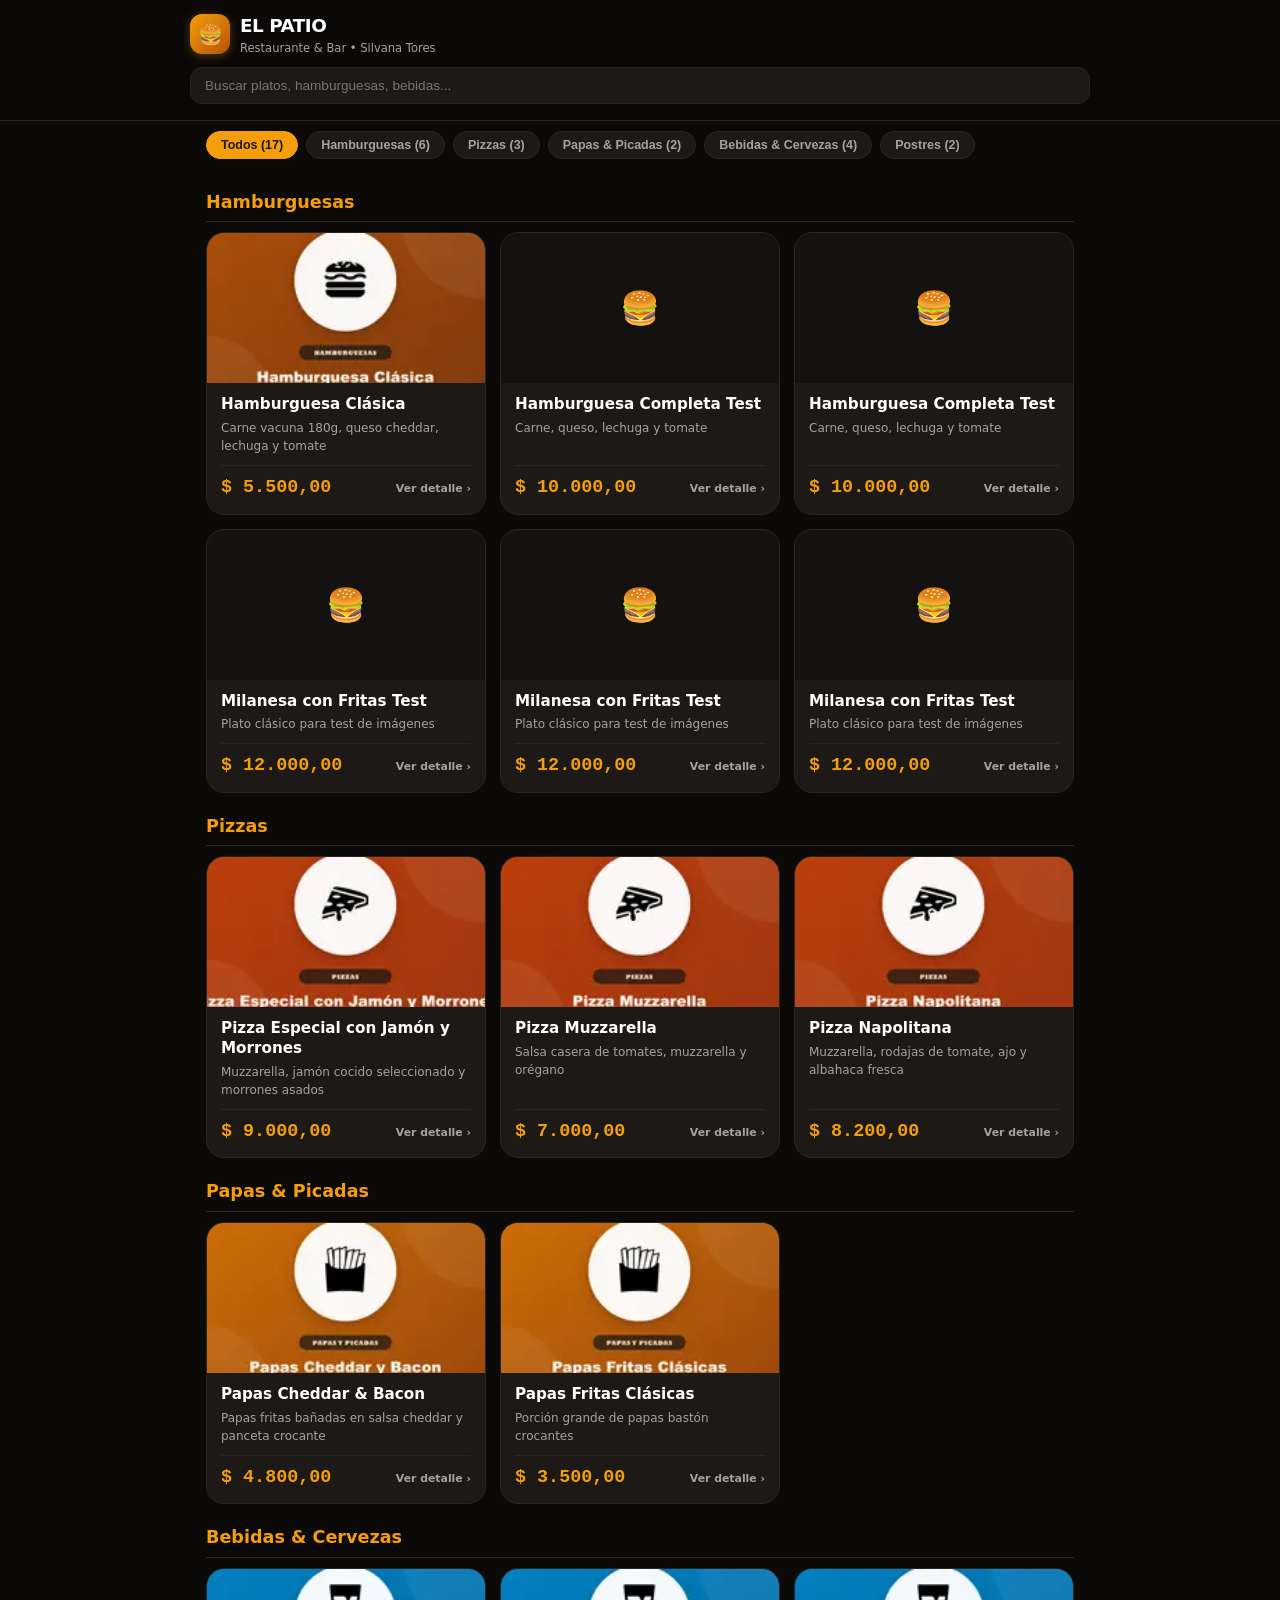
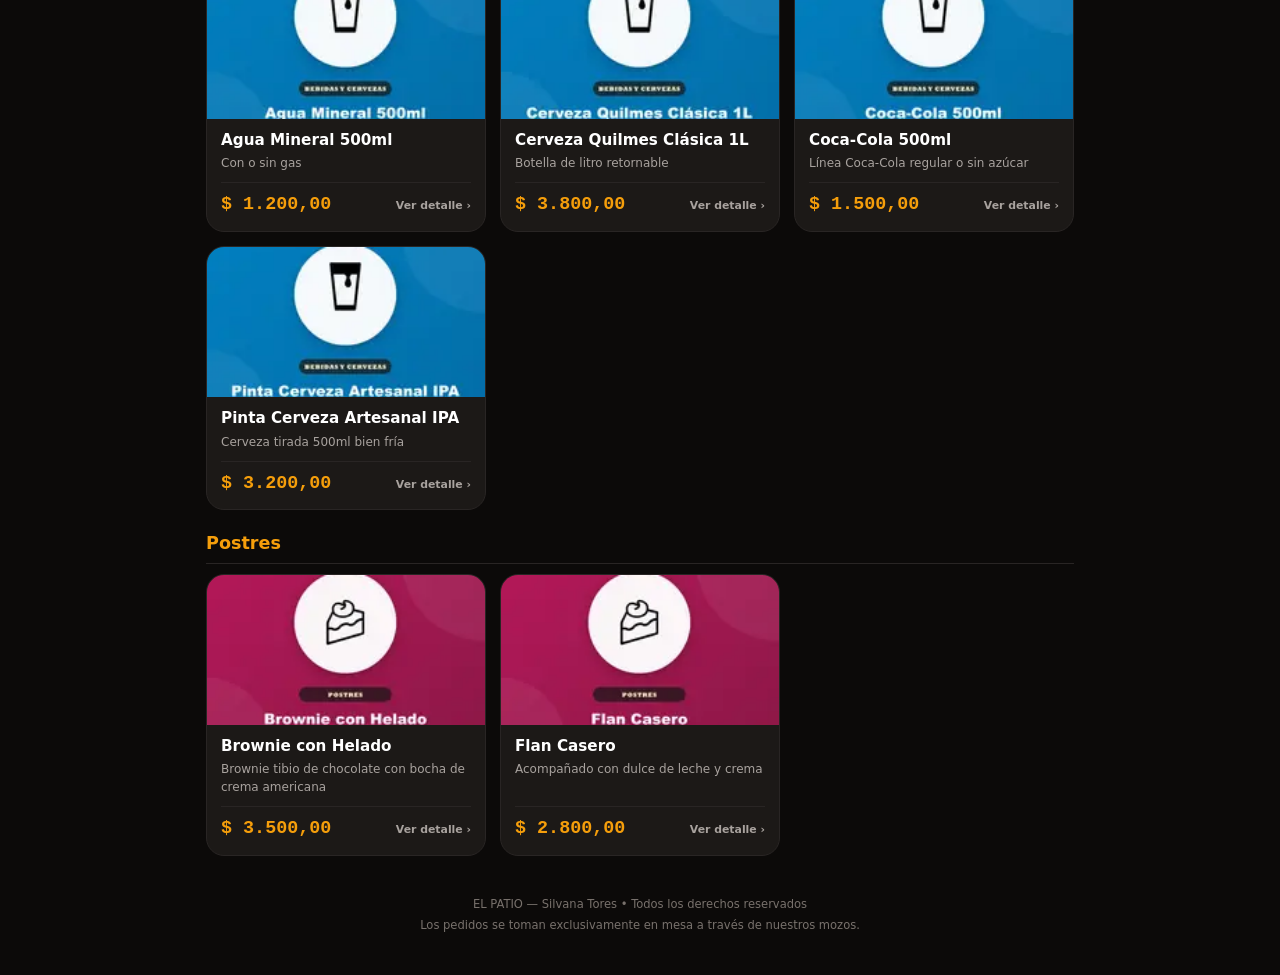
==== index.html @ 1a495fc7 "Publicar Carta Digital completa — 21/9/2026, 05:18:02" ====
<!DOCTYPE html>
<html lang="es">
<head>
  <meta charset="UTF-8">
  <meta name="viewport" content="width=device-width, initial-scale=1.0, maximum-scale=1.0, user-scalable=no">
  <title>EL PATIO — Carta Digital</title>
  <meta name="description" content="Carta oficial de comidas y bebidas de El Patio - Silvana Tores">

  <!-- Configuración de base path dinámica para GitHub Pages y entornos locales -->
  <script>
    (function() {
      // Si estamos en github.io bajo un subdirectorio como /el-patio-carta/
      if (window.location.hostname.endsWith('github.io')) {
        const segments = window.location.pathname.split('/').filter(Boolean);
        const repoName = segments.length > 0 ? segments[0] : 'el-patio-carta';
        const base = document.createElement('base');
        base.href = '/' + repoName + '/';
        document.head.appendChild(base);
      }
    })();
  </script>

  <!-- Hoja de estilos con ruta relativa -->
  <link rel="stylesheet" href="assets/styles.css">
</head>
<body>

  <header>
    <div class="header-top">
      <div class="brand">
        <div class="brand-icon">🍔</div>
        <div class="brand-info">
          <h1>EL PATIO</h1>
          <p>Restaurante & Bar • Silvana Tores</p>
        </div>
      </div>
      <div id="mesaBadge" style="display: none;" class="badge-mesa">
        Mesa <span id="mesaNum"></span>
      </div>
    </div>

    <div class="search-box">
      <input type="text" id="searchInput" placeholder="Buscar platos, hamburguesas, bebidas..." autocomplete="off">
    </div>
  </header>

  <div class="categories-bar" id="categoriesBar">
    <button class="cat-btn active" data-cat="ALL">Todos</button>
  </div>

  <main>
    <div id="loading" class="loading-spinner">Cargando carta oficial...</div>
    <div id="menuContainer" style="display: none;"></div>
  </main>

  <footer>
    <p>EL PATIO — Silvana Tores • Todos los derechos reservados</p>
    <p style="margin-top: 4px;">Los pedidos se toman exclusivamente en mesa a través de nuestros mozos.</p>
  </footer>

  <!-- Modal Detalle de Producto -->
  <div class="modal-backdrop" id="productModal" onclick="closeModal()">
    <div class="modal-content" onclick="event.stopPropagation()">
      <div class="modal-img-box">
        <img id="modalImg" src="" alt="" style="display: none;">
        <div id="modalImgFallback" class="card-img-placeholder">🍔</div>
        <button class="modal-close" onclick="closeModal()" aria-label="Cerrar">✕</button>
      </div>
      <div class="modal-body">
        <h2 class="modal-title" id="modalTitle"></h2>
        <div class="modal-price" id="modalPrice"></div>
        <p class="modal-desc" id="modalDesc"></p>
        <div class="modal-notice">
          ℹ️ Para ordenar este producto, por favor solicítelo al mozo que atiende su mesa.
        </div>
      </div>
    </div>
  </div>

  <!-- Script modularizado con ruta relativa -->
  <script src="assets/app.js" defer></script>
</body>
</html>
---- assets/styles.css ----
:root {
  --bg: #0c0a09;
  --card-bg: #1c1917;
  --card-border: #292524;
  --accent: #f59e0b;
  --accent-hover: #d97706;
  --text: #fafaf9;
  --text-muted: #a8a29e;
  --font-family: system-ui, -apple-system, BlinkMacSystemFont, 'Segoe UI', Roboto, Oxygen, Ubuntu, Cantarell, sans-serif;
}

* {
  box-sizing: border-box;
  margin: 0;
  padding: 0;
  -webkit-tap-highlight-color: transparent;
}

body {
  background-color: var(--bg);
  color: var(--text);
  font-family: var(--font-family);
  line-height: 1.5;
  padding-bottom: 40px;
}

header {
  background: rgba(12, 10, 9, 0.95);
  backdrop-filter: blur(8px);
  position: sticky;
  top: 0;
  z-index: 50;
  border-bottom: 1px solid var(--card-border);
  padding: 12px 16px;
}

.header-top {
  display: flex;
  align-items: center;
  justify-content: space-between;
  max-width: 900px;
  margin: 0 auto;
}

.brand {
  display: flex;
  align-items: center;
  gap: 10px;
}

.brand-icon {
  width: 40px;
  height: 40px;
  border-radius: 12px;
  background: linear-gradient(135deg, #f59e0b, #b45309);
  display: flex;
  align-items: center;
  justify-content: center;
  font-size: 20px;
  box-shadow: 0 2px 8px rgba(245, 158, 11, 0.3);
}

.brand-info h1 {
  font-size: 1.15rem;
  font-weight: 900;
  letter-spacing: -0.5px;
  color: #fff;
  display: flex;
  align-items: center;
  gap: 6px;
}

.brand-info p {
  font-size: 0.72rem;
  color: var(--text-muted);
  font-weight: 500;
}

.badge-mesa {
  background: #f59e0b;
  color: #1c1917;
  font-size: 0.75rem;
  font-weight: 900;
  padding: 4px 10px;
  border-radius: 999px;
  text-transform: uppercase;
  letter-spacing: 0.5px;
  box-shadow: 0 2px 6px rgba(245, 158, 11, 0.4);
}

.search-box {
  max-width: 900px;
  margin: 10px auto 4px auto;
  position: relative;
}

.search-box input {
  width: 100%;
  background: #1c1917;
  border: 1px solid #292524;
  border-radius: 12px;
  padding: 10px 14px;
  color: #fff;
  font-size: 0.85rem;
  outline: none;
  transition: border-color 0.2s;
}

.search-box input:focus {
  border-color: var(--accent);
}

.categories-bar {
  display: flex;
  gap: 8px;
  overflow-x: auto;
  padding: 10px 16px;
  max-width: 900px;
  margin: 0 auto;
  scrollbar-width: none;
}

.categories-bar::-webkit-scrollbar {
  display: none;
}

.cat-btn {
  background: #1c1917;
  border: 1px solid #292524;
  color: var(--text-muted);
  padding: 6px 14px;
  border-radius: 999px;
  font-size: 0.78rem;
  font-weight: 700;
  white-space: nowrap;
  cursor: pointer;
  transition: all 0.2s;
}

.cat-btn.active {
  background: var(--accent);
  color: #1c1917;
  border-color: var(--accent);
}

main {
  max-width: 900px;
  margin: 16px auto;
  padding: 0 16px;
}

.section-title {
  font-size: 1.1rem;
  font-weight: 900;
  color: var(--accent);
  margin: 20px 0 10px 0;
  border-bottom: 1px solid #292524;
  padding-bottom: 6px;
}

.products-grid {
  display: grid;
  grid-template-columns: repeat(auto-fill, minmax(260px, 1fr));
  gap: 14px;
}

.card {
  background: var(--card-bg);
  border: 1px solid var(--card-border);
  border-radius: 18px;
  overflow: hidden;
  display: flex;
  flex-direction: column;
  cursor: pointer;
  transition: transform 0.15s, border-color 0.15s;
}

.card:hover {
  border-color: rgba(245, 158, 11, 0.4);
}

.card:active {
  transform: scale(0.98);
}

.card-img-box {
  width: 100%;
  height: 150px;
  background: #141210;
  overflow: hidden;
  position: relative;
}

.card-img {
  width: 100%;
  height: 100%;
  object-fit: cover;
  transition: opacity 0.2s ease-in;
}

.card-img-placeholder {
  width: 100%;
  height: 100%;
  display: flex;
  align-items: center;
  justify-content: center;
  color: #44403c;
  font-size: 32px;
}

.card-body {
  padding: 12px 14px;
  flex: 1;
  display: flex;
  flex-direction: column;
  justify-content: space-between;
}

.card-title {
  font-size: 0.95rem;
  font-weight: 800;
  color: #fff;
  line-height: 1.3;
}

.card-desc {
  font-size: 0.75rem;
  color: var(--text-muted);
  margin-top: 4px;
  display: -webkit-box;
  -webkit-line-clamp: 2;
  -webkit-box-orient: vertical;
  overflow: hidden;
}

.card-footer {
  display: flex;
  align-items: baseline;
  justify-content: space-between;
  margin-top: 10px;
  padding-top: 8px;
  border-top: 1px solid #292524;
}

.card-price {
  font-size: 1.15rem;
  font-weight: 900;
  color: #f59e0b;
  font-family: monospace;
}

.card-badge {
  font-size: 0.68rem;
  color: var(--text-muted);
  font-weight: 600;
}

/* Modal Detalle */
.modal-backdrop {
  display: none;
  position: fixed;
  inset: 0;
  background: rgba(0, 0, 0, 0.8);
  backdrop-filter: blur(4px);
  z-index: 100;
  align-items: center;
  justify-content: center;
  padding: 16px;
}

.modal-backdrop.open {
  display: flex;
}

.modal-content {
  background: #1c1917;
  border: 1px solid #3b3531;
  border-radius: 24px;
  max-width: 440px;
  width: 100%;
  overflow: hidden;
  box-shadow: 0 20px 40px rgba(0,0,0,0.6);
  animation: popUp 0.2s ease-out;
}

@keyframes popUp {
  from { transform: scale(0.92); opacity: 0; }
  to { transform: scale(1); opacity: 1; }
}

.modal-img-box {
  width: 100%;
  height: 220px;
  background: #141210;
  position: relative;
}

.modal-img-box img {
  width: 100%;
  height: 100%;
  object-fit: cover;
}

.modal-close {
  position: absolute;
  top: 12px;
  right: 12px;
  width: 32px;
  height: 32px;
  border-radius: 50%;
  background: rgba(0,0,0,0.6);
  border: none;
  color: #fff;
  font-size: 18px;
  cursor: pointer;
  display: flex;
  align-items: center;
  justify-content: center;
}

.modal-body {
  padding: 18px 20px;
}

.modal-title {
  font-size: 1.25rem;
  font-weight: 900;
  color: #fff;
}

.modal-price {
  font-size: 1.4rem;
  font-weight: 900;
  color: var(--accent);
  margin-top: 4px;
  font-family: monospace;
}

.modal-desc {
  font-size: 0.85rem;
  color: #d6d3d1;
  margin-top: 12px;
  line-height: 1.6;
}

.modal-notice {
  margin-top: 16px;
  background: #292524;
  border-radius: 12px;
  padding: 10px 12px;
  font-size: 0.75rem;
  color: var(--accent);
  font-weight: 600;
}

.loading-spinner {
  text-align: center;
  padding: 60px 20px;
  color: var(--accent);
  font-weight: 700;
}

.empty-state {
  text-align: center;
  padding: 40px 20px;
  color: var(--text-muted);
}

footer {
  text-align: center;
  font-size: 0.72rem;
  color: #78716c;
  margin-top: 40px;
}
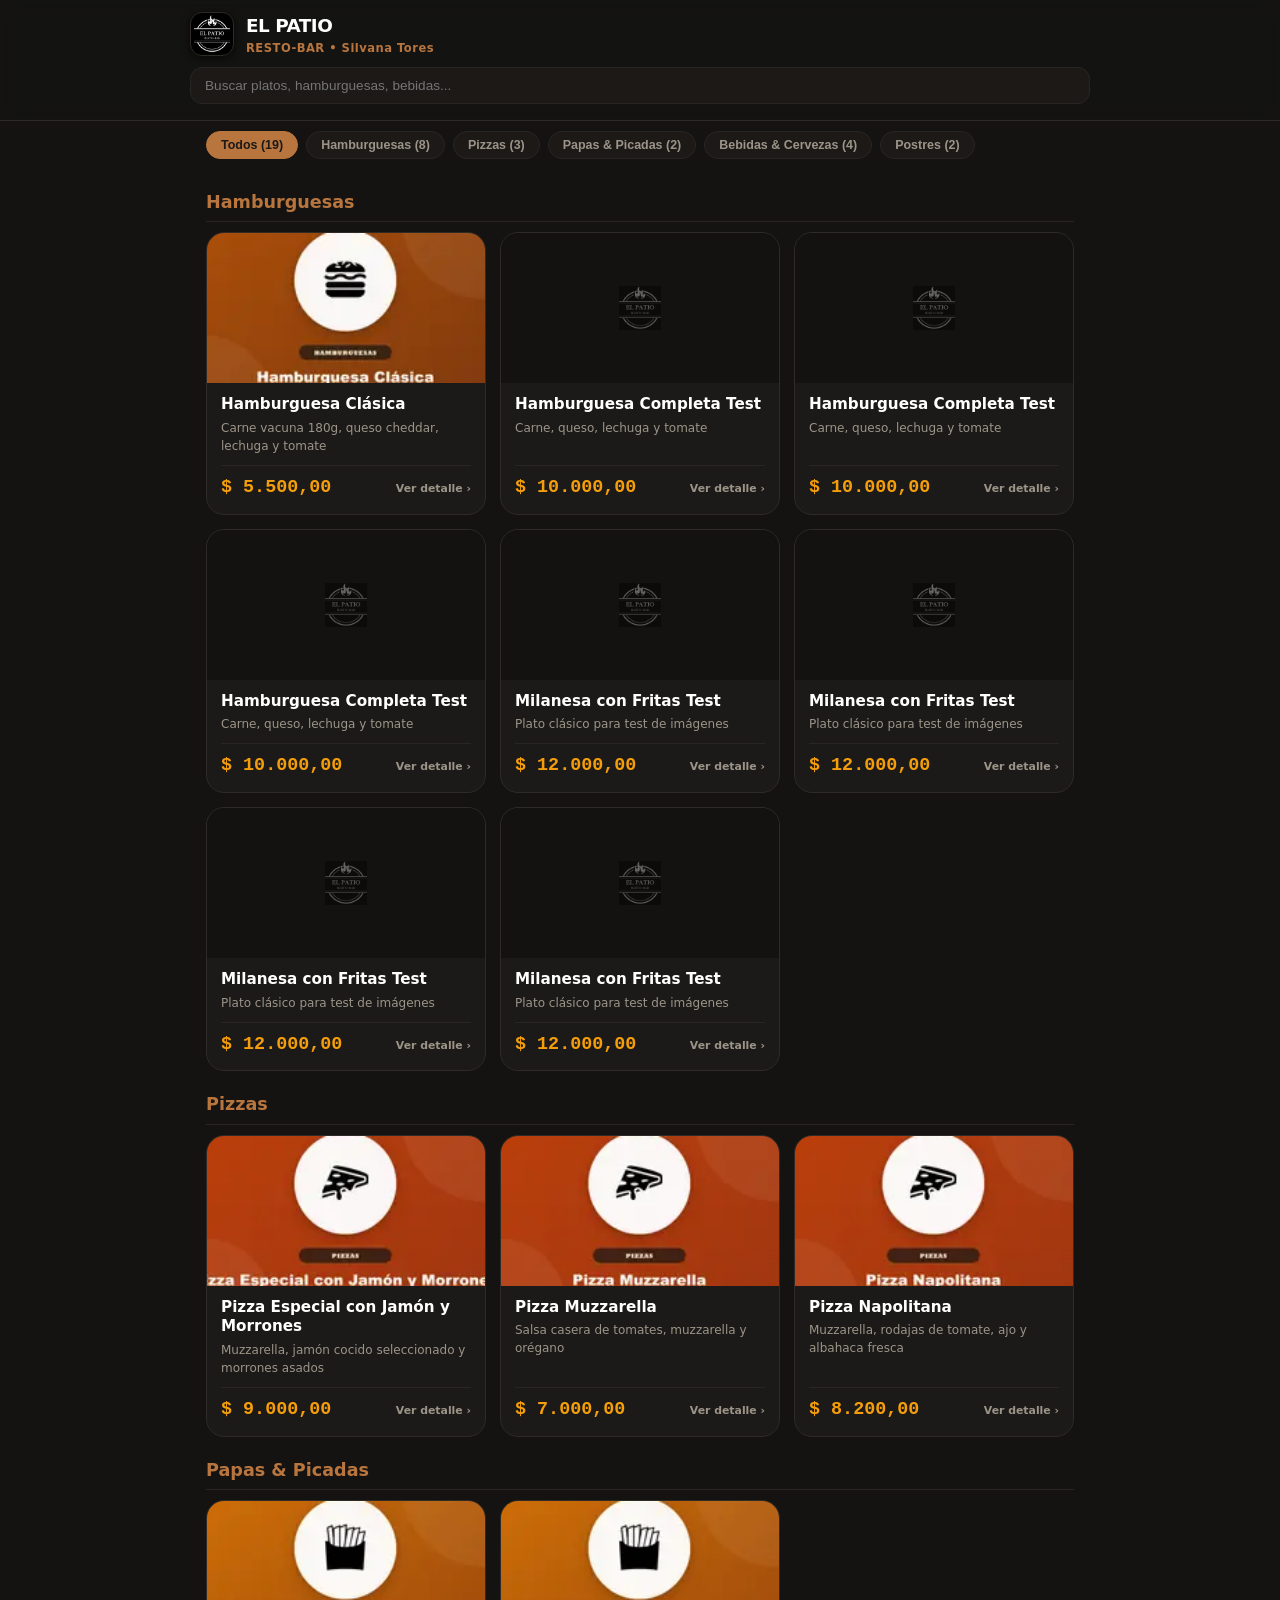
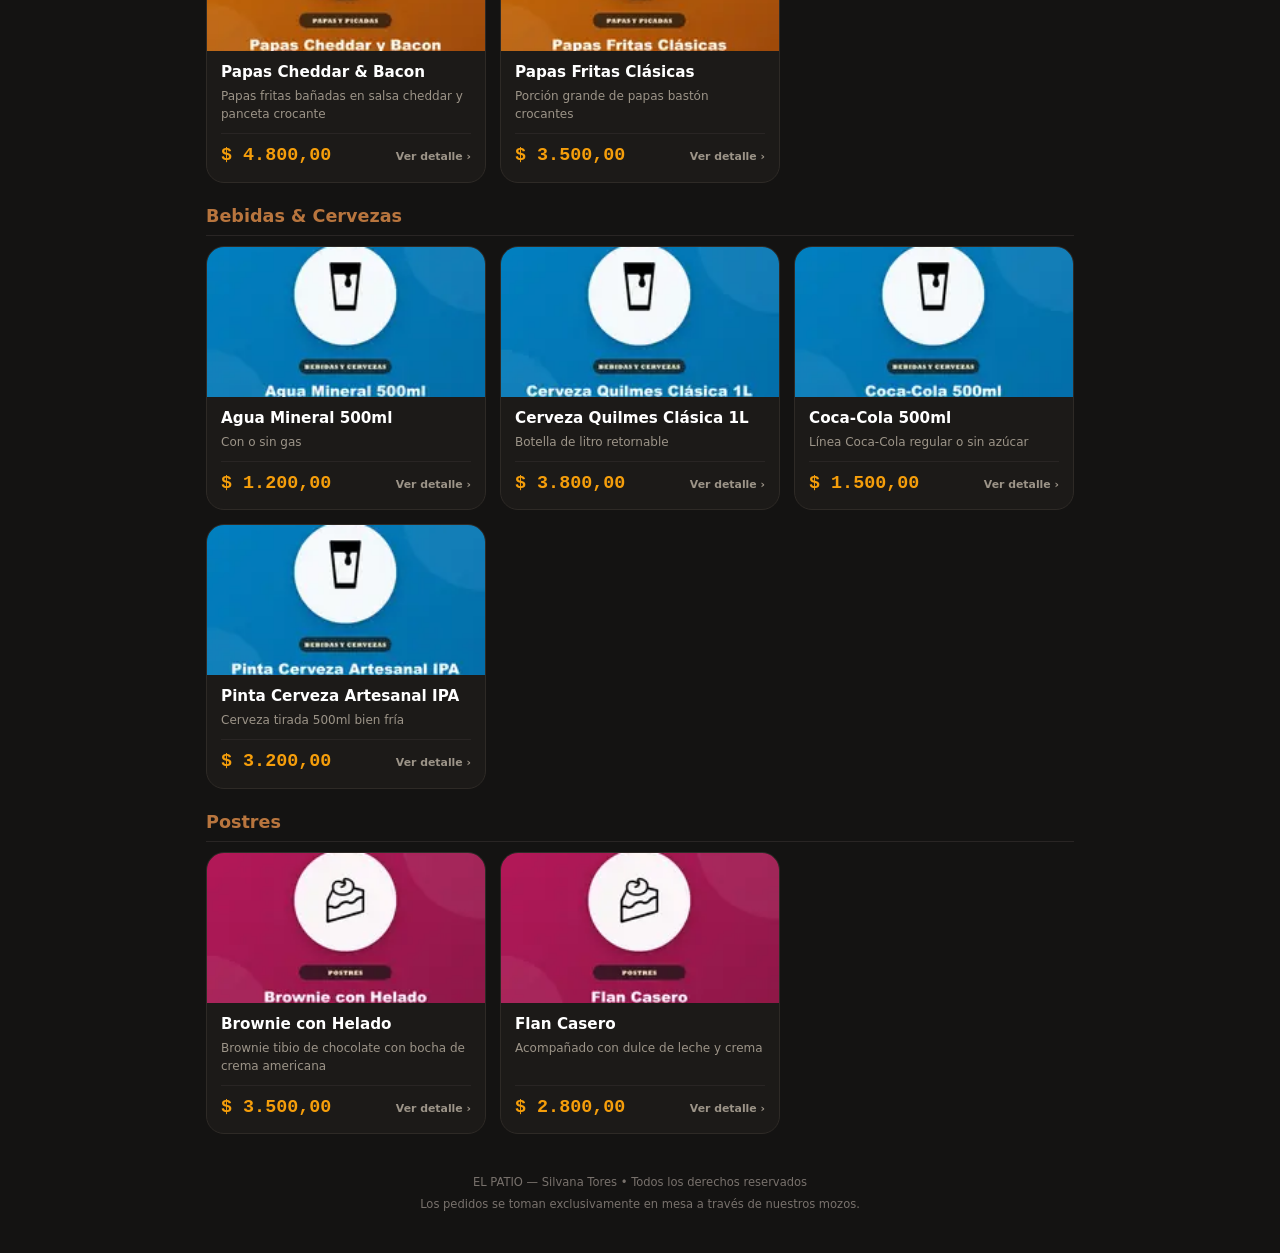
==== commit f1b4079a: "Publicar Carta Digital completa — 21/9/2026, 06:06:43" ====
--- a/index.html
+++ b/index.html
@@ -28,10 +28,12 @@
   <header>
     <div class="header-top">
       <div class="brand">
-        <div class="brand-icon">🍔</div>
+        <div class="brand-icon">
+          <img src="assets/logo.jpeg" alt="El Patio Resto-Bar" class="brand-logo-img">
+        </div>
         <div class="brand-info">
           <h1>EL PATIO</h1>
-          <p>Restaurante & Bar • Silvana Tores</p>
+          <p>RESTO-BAR • Silvana Tores</p>
         </div>
       </div>
       <div id="mesaBadge" style="display: none;" class="badge-mesa">
@@ -63,7 +65,9 @@
     <div class="modal-content" onclick="event.stopPropagation()">
       <div class="modal-img-box">
         <img id="modalImg" src="" alt="" style="display: none;">
-        <div id="modalImgFallback" class="card-img-placeholder">🍔</div>
+        <div id="modalImgFallback" class="card-img-placeholder">
+          <img src="assets/logo.jpeg" alt="El Patio Resto-Bar" style="width:64px; height:64px; object-fit:contain; opacity:0.45;">
+        </div>
         <button class="modal-close" onclick="closeModal()" aria-label="Cerrar">✕</button>
       </div>
       <div class="modal-body">
--- a/assets/styles.css
+++ b/assets/styles.css
@@ -1,11 +1,11 @@
 :root {
-  --bg: #0c0a09;
-  --card-bg: #1c1917;
-  --card-border: #292524;
-  --accent: #f59e0b;
-  --accent-hover: #d97706;
-  --text: #fafaf9;
-  --text-muted: #a8a29e;
+  --bg: #141312;
+  --card-bg: #1c1a18;
+  --card-border: #2e2a26;
+  --accent: #b8753e; /* Marrón dorado / cobre cálido */
+  --accent-hover: #8a5435; /* Terracota cálido */
+  --text: #f7f6f4; /* Blanco cálido */
+  --text-muted: #9c9488;
   --font-family: system-ui, -apple-system, BlinkMacSystemFont, 'Segoe UI', Roboto, Oxygen, Ubuntu, Cantarell, sans-serif;
 }
 
@@ -25,7 +25,7 @@
 }
 
 header {
-  background: rgba(12, 10, 9, 0.95);
+  background: rgba(20, 19, 18, 0.95);
   backdrop-filter: blur(8px);
   position: sticky;
   top: 0;
@@ -45,19 +45,28 @@
 .brand {
   display: flex;
   align-items: center;
-  gap: 10px;
+  gap: 12px;
 }
 
 .brand-icon {
-  width: 40px;
-  height: 40px;
+  width: 44px;
+  height: 44px;
   border-radius: 12px;
-  background: linear-gradient(135deg, #f59e0b, #b45309);
+  background: #000000;
   display: flex;
   align-items: center;
   justify-content: center;
-  font-size: 20px;
-  box-shadow: 0 2px 8px rgba(245, 158, 11, 0.3);
+  overflow: hidden;
+  border: 1px solid #2e2a26;
+  box-shadow: 0 2px 8px rgba(0, 0, 0, 0.5);
+  padding: 2px;
+  flex-shrink: 0;
+}
+
+.brand-logo-img {
+  width: 100%;
+  height: 100%;
+  object-fit: contain;
 }
 
 .brand-info h1 {
@@ -72,20 +81,21 @@
 
 .brand-info p {
   font-size: 0.72rem;
-  color: var(--text-muted);
-  font-weight: 500;
+  color: var(--accent);
+  font-weight: 800;
+  letter-spacing: 0.5px;
 }
 
 .badge-mesa {
-  background: #f59e0b;
-  color: #1c1917;
+  background: var(--accent);
+  color: #141312;
   font-size: 0.75rem;
   font-weight: 900;
   padding: 4px 10px;
   border-radius: 999px;
   text-transform: uppercase;
   letter-spacing: 0.5px;
-  box-shadow: 0 2px 6px rgba(245, 158, 11, 0.4);
+  box-shadow: 0 2px 6px rgba(184, 117, 62, 0.35);
 }
 
 .search-box {
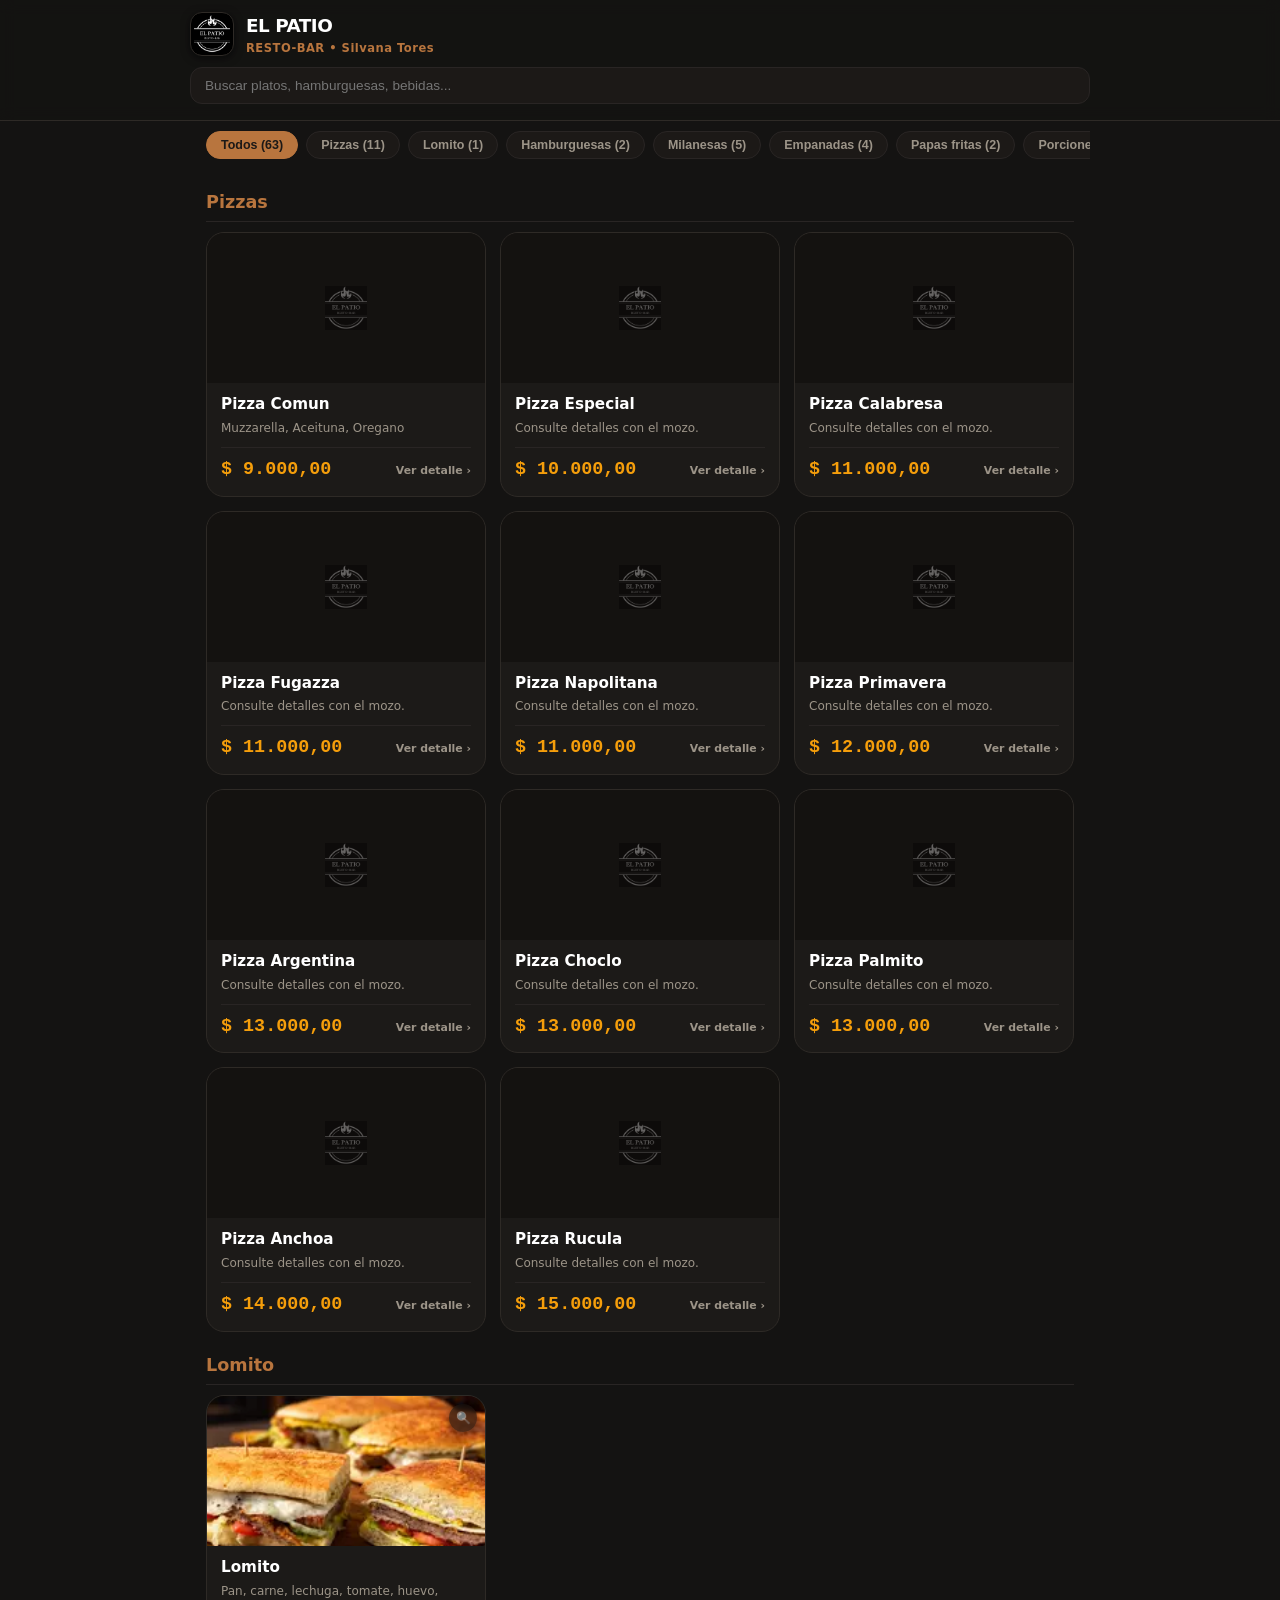
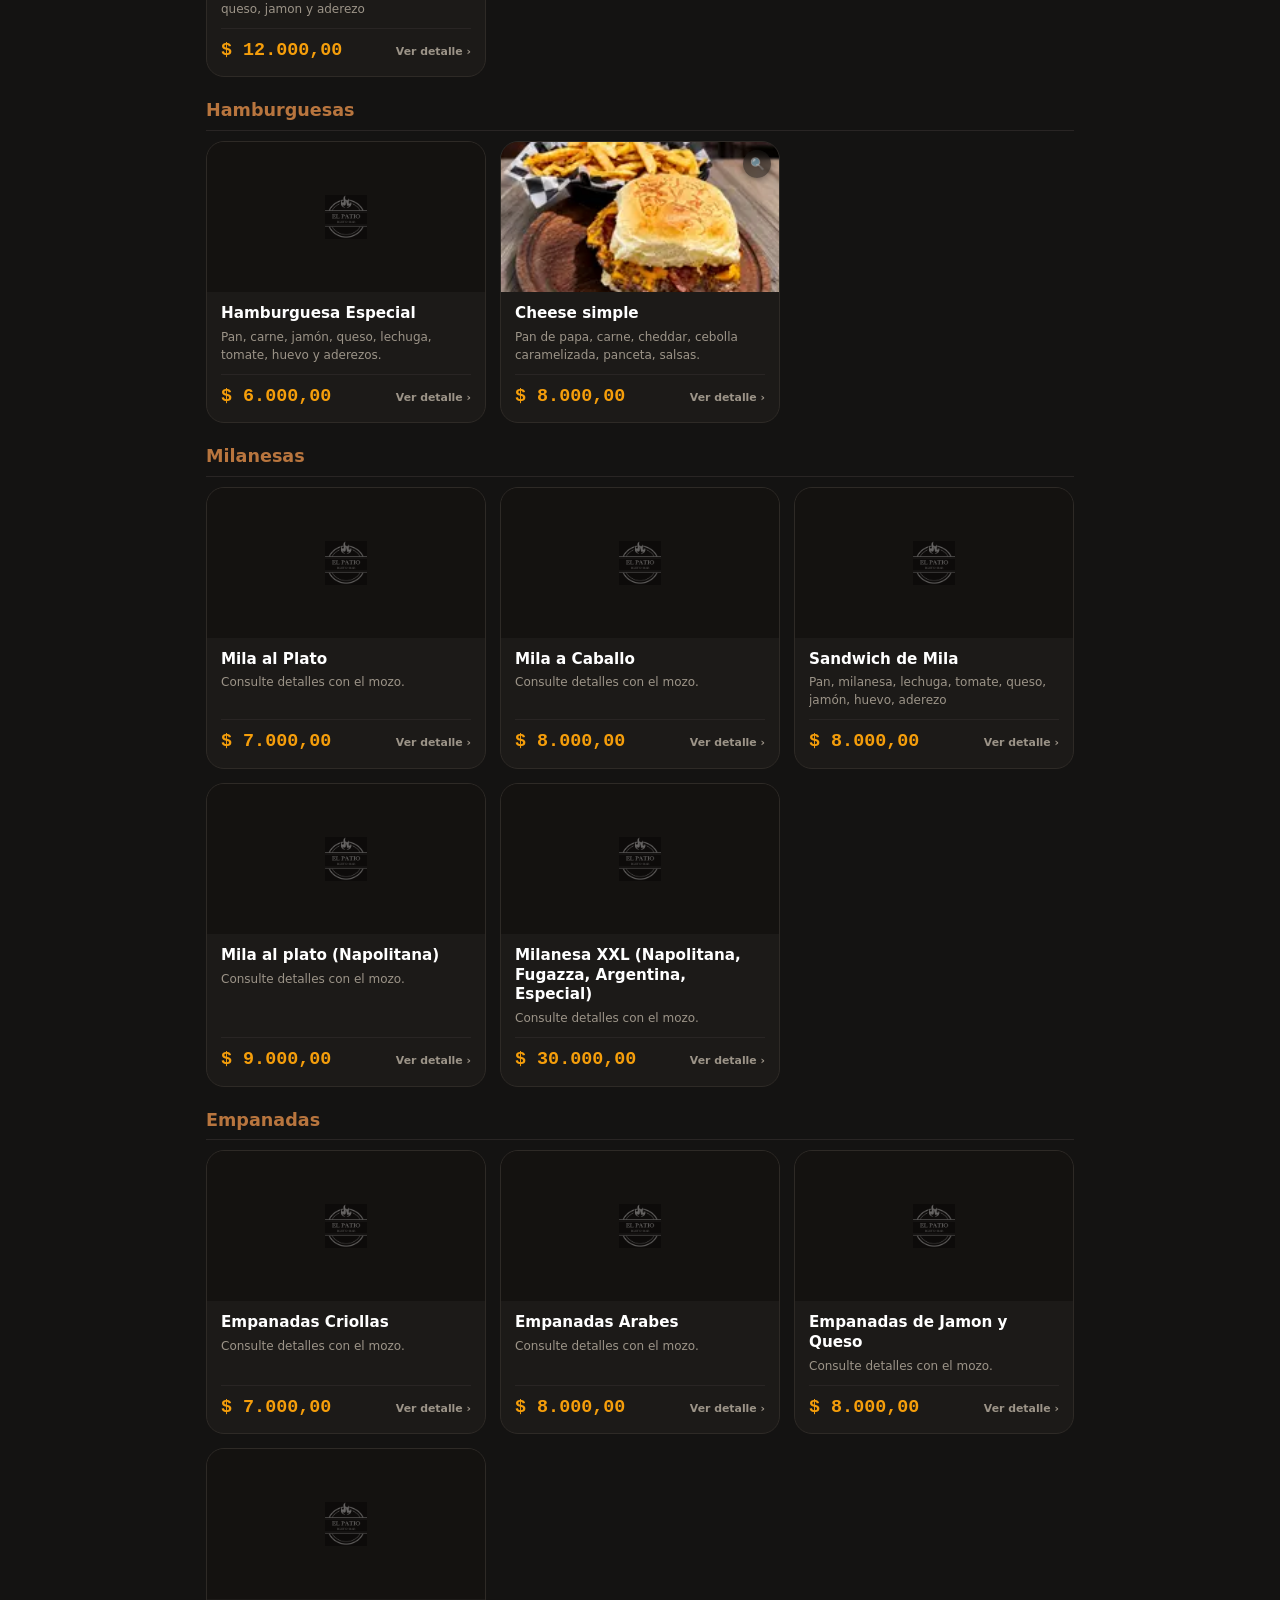
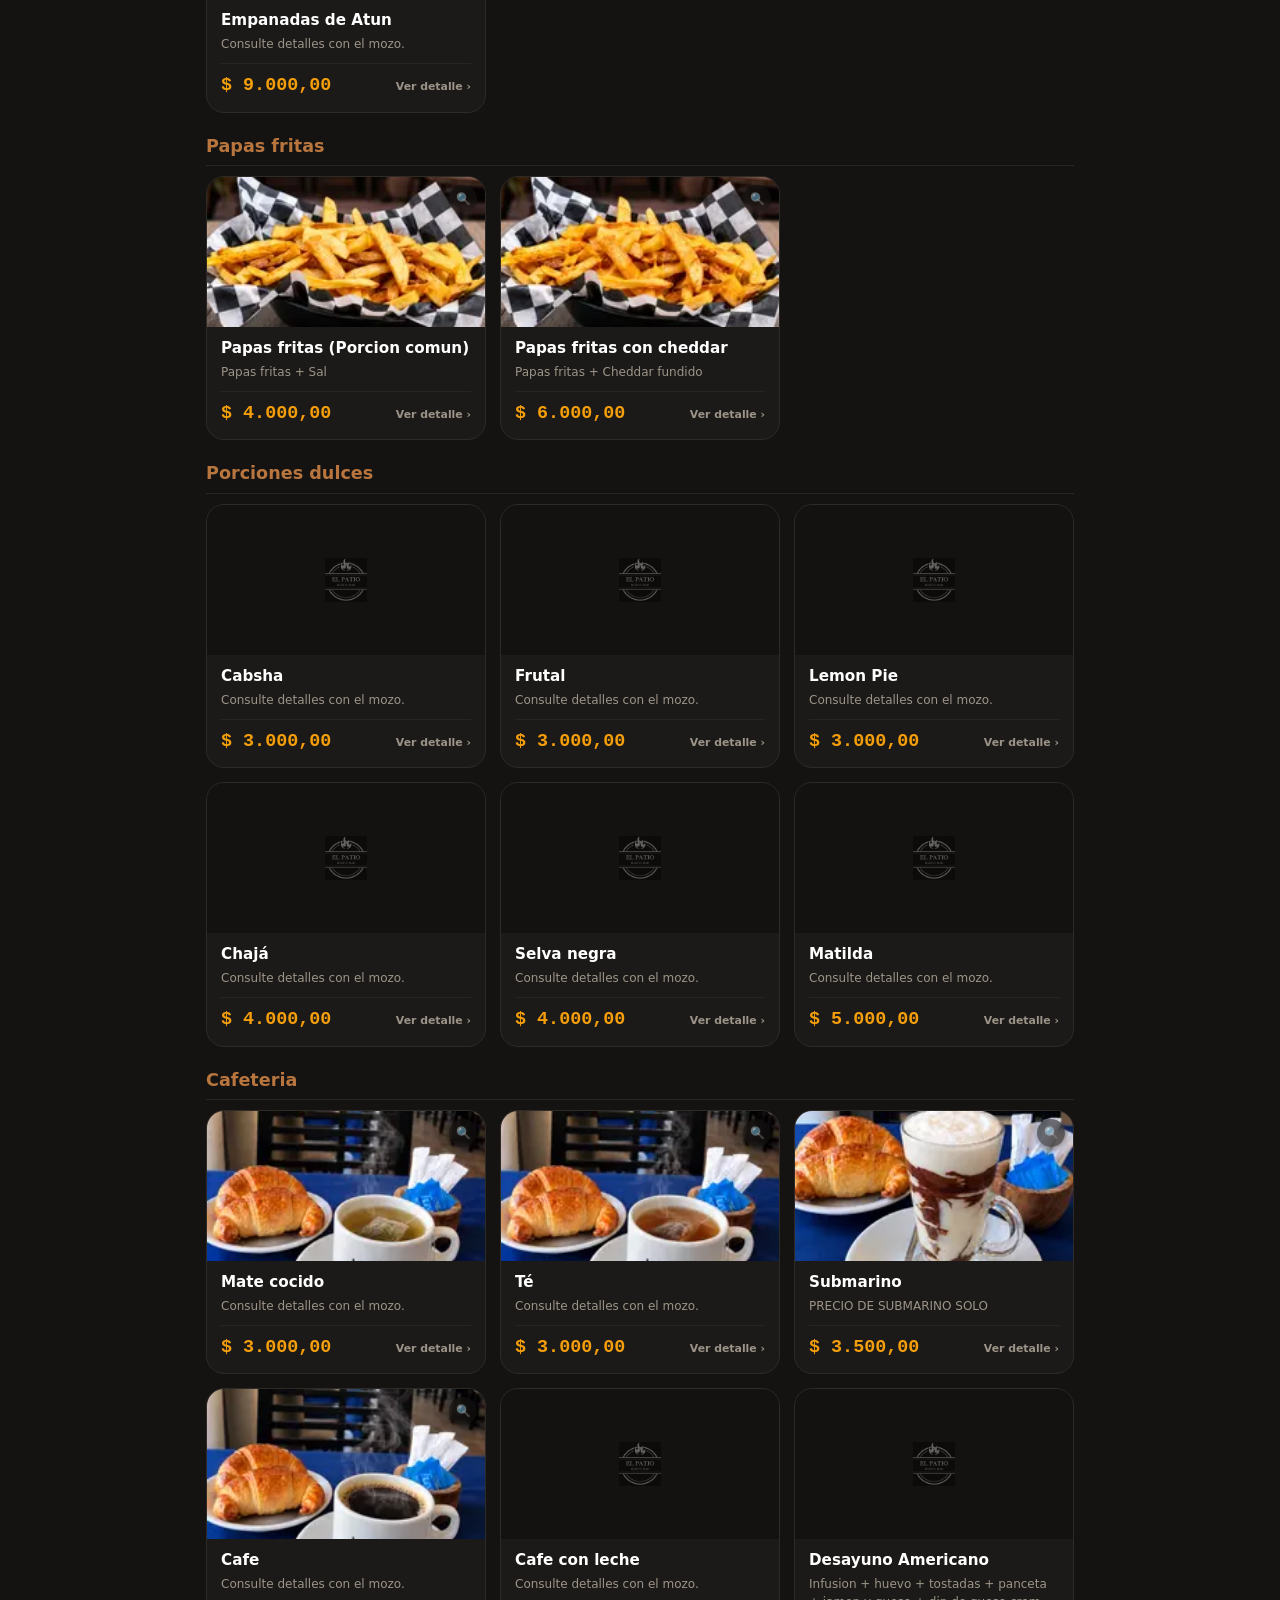
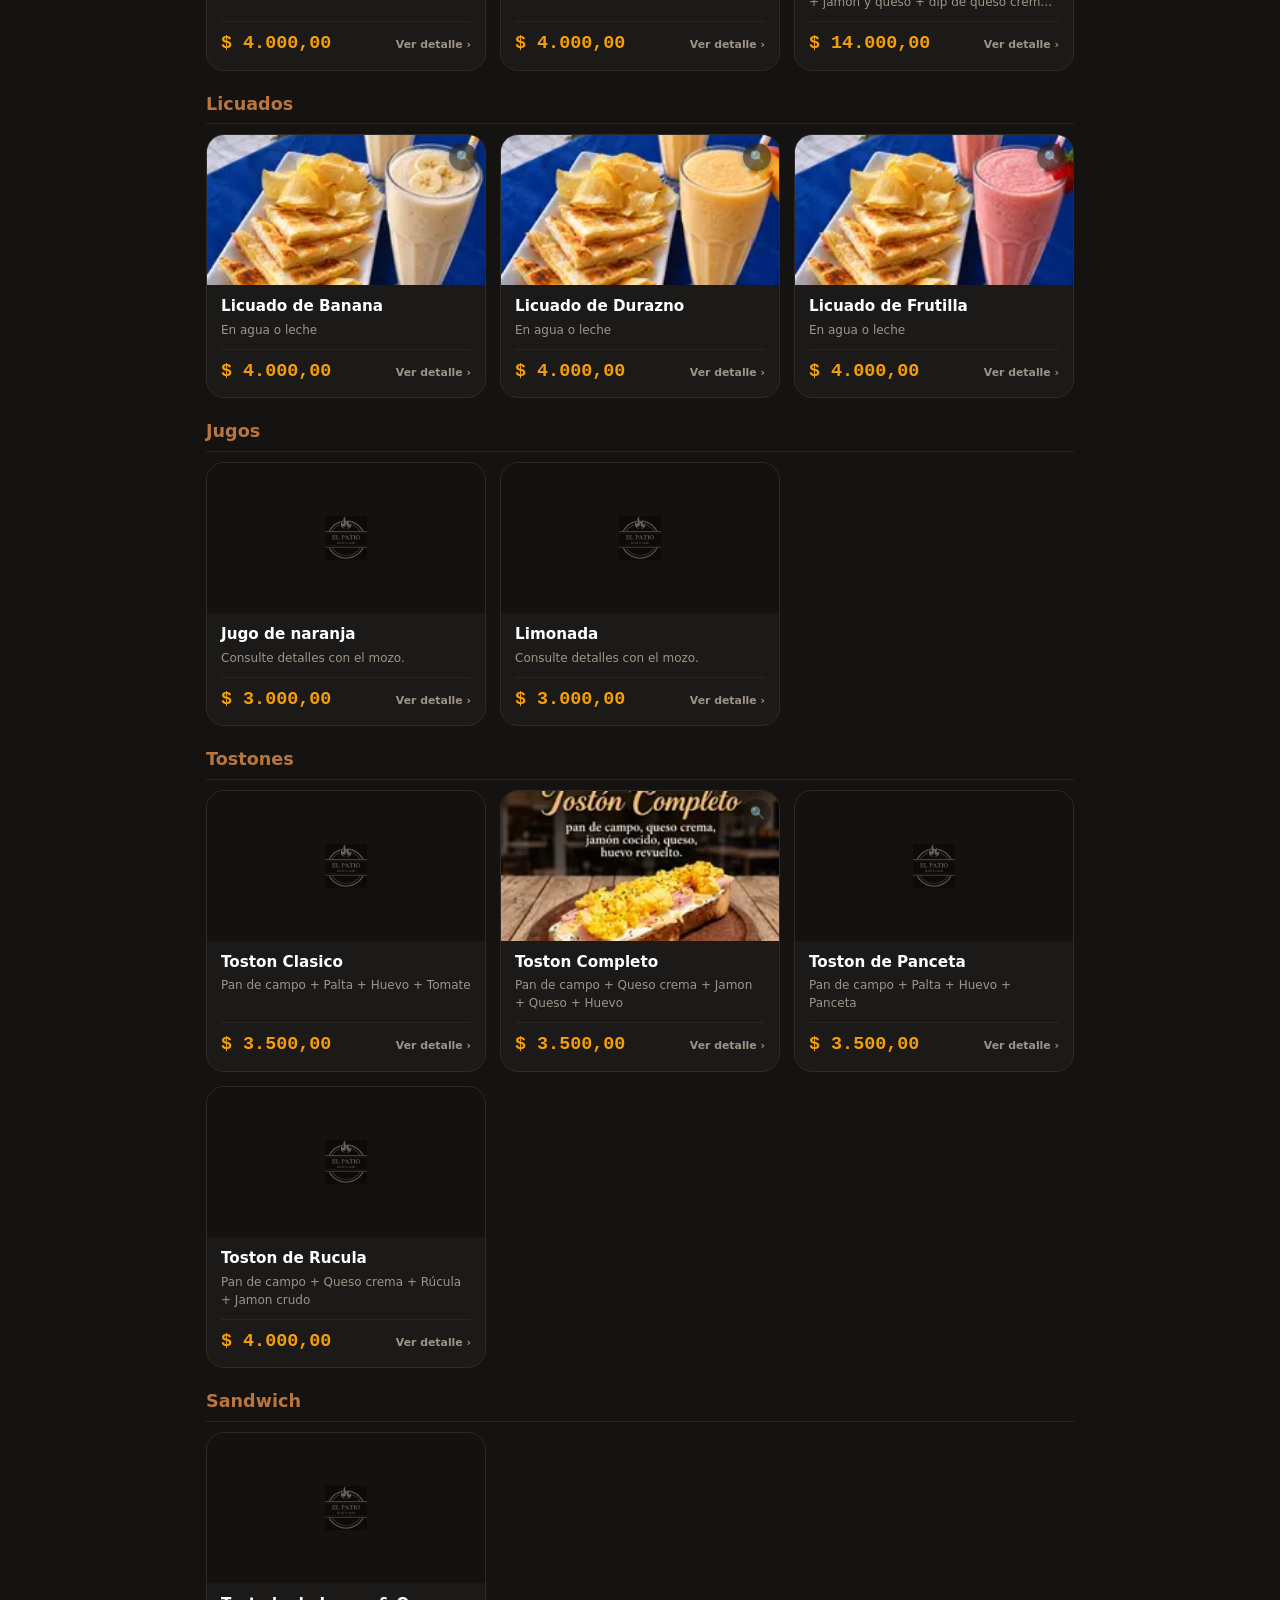
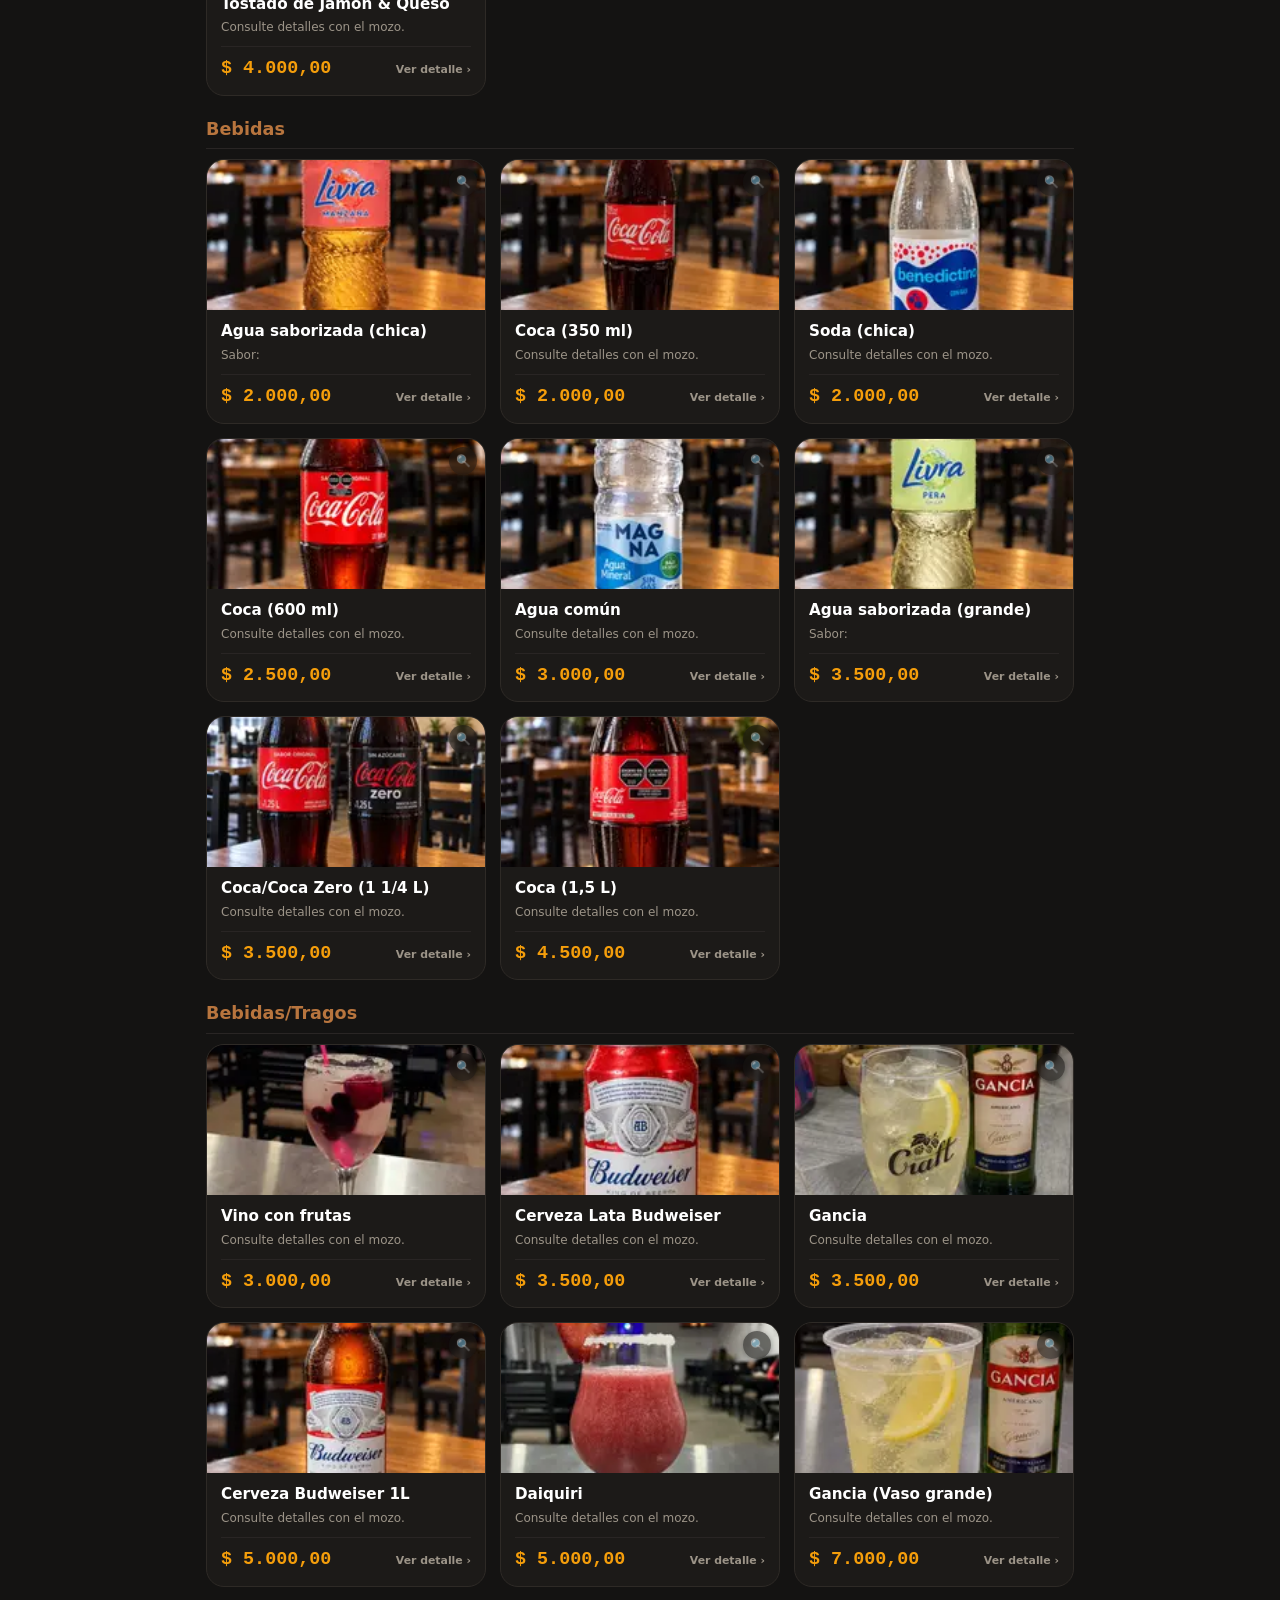
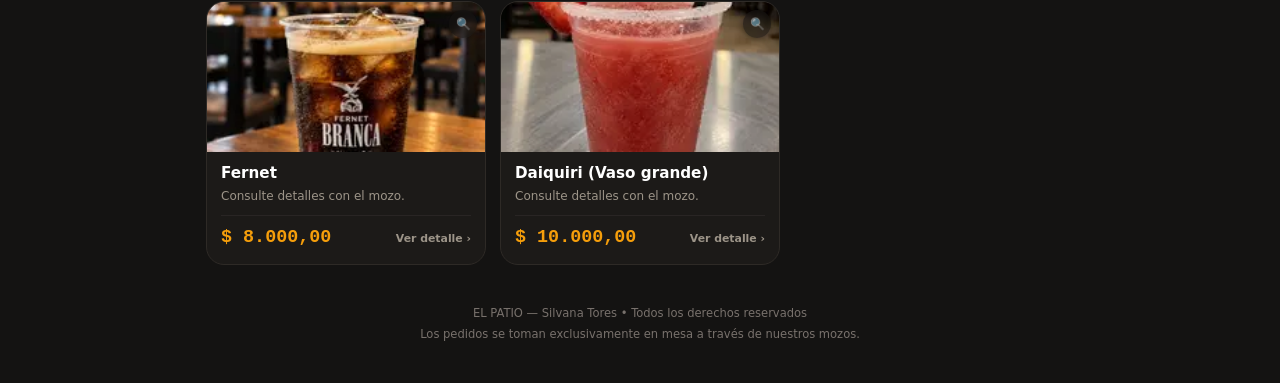
==== commit a35dd0f2: "Publicar Carta Digital completa — 23/9/2026, 02:11:51" ====
--- a/index.html
+++ b/index.html
@@ -64,11 +64,12 @@
   <div class="modal-backdrop" id="productModal" onclick="closeModal()">
     <div class="modal-content" onclick="event.stopPropagation()">
       <div class="modal-img-box">
-        <img id="modalImg" src="" alt="" style="display: none;">
+        <img id="modalImg" src="" alt="" style="display: none;" onclick="openLightboxFromModal()" title="Toca para pantalla completa">
         <div id="modalImgFallback" class="card-img-placeholder">
           <img src="assets/logo.jpeg" alt="El Patio Resto-Bar" style="width:64px; height:64px; object-fit:contain; opacity:0.45;">
         </div>
         <button class="modal-close" onclick="closeModal()" aria-label="Cerrar">✕</button>
+        <button class="modal-zoom-btn" id="modalZoomBtn" onclick="openLightboxFromModal()" title="Ampliar imagen a pantalla completa" aria-label="Ampliar imagen">🔍 Ampliar</button>
       </div>
       <div class="modal-body">
         <h2 class="modal-title" id="modalTitle"></h2>
@@ -81,6 +82,15 @@
     </div>
   </div>
 
+  <!-- Lightbox / Visor de Imagen Completa Centrado sobre toda la pantalla -->
+  <div class="lightbox-backdrop" id="imageLightbox" onclick="closeLightbox(event)">
+    <button class="lightbox-close" onclick="closeLightbox(event)" aria-label="Cerrar visor">✕</button>
+    <div class="lightbox-container" onclick="event.stopPropagation()">
+      <img id="lightboxImg" src="" alt="" class="lightbox-img">
+      <div id="lightboxTitle" class="lightbox-title"></div>
+    </div>
+  </div>
+
   <!-- Script modularizado con ruta relativa -->
   <script src="assets/app.js" defer></script>
 </body>
--- a/assets/styles.css
+++ b/assets/styles.css
@@ -265,13 +265,39 @@
   font-weight: 600;
 }
 
+.card-zoom-badge {
+  position: absolute;
+  top: 8px;
+  right: 8px;
+  width: 28px;
+  height: 28px;
+  border-radius: 50%;
+  background: rgba(20, 19, 18, 0.75);
+  backdrop-filter: blur(4px);
+  color: #fff;
+  font-size: 12px;
+  display: flex;
+  align-items: center;
+  justify-content: center;
+  pointer-events: none;
+  opacity: 0.75;
+  transition: opacity 0.2s, transform 0.2s;
+  box-shadow: 0 2px 6px rgba(0, 0, 0, 0.5);
+}
+
+.card:hover .card-zoom-badge {
+  opacity: 1;
+  transform: scale(1.1);
+  background: rgba(184, 117, 62, 0.9);
+}
+
 /* Modal Detalle */
 .modal-backdrop {
   display: none;
   position: fixed;
   inset: 0;
-  background: rgba(0, 0, 0, 0.8);
-  backdrop-filter: blur(4px);
+  background: rgba(0, 0, 0, 0.85);
+  backdrop-filter: blur(8px);
   z-index: 100;
   align-items: center;
   justify-content: center;
@@ -286,11 +312,16 @@
   background: #1c1917;
   border: 1px solid #3b3531;
   border-radius: 24px;
-  max-width: 440px;
-  width: 100%;
-  overflow: hidden;
-  box-shadow: 0 20px 40px rgba(0,0,0,0.6);
+  max-width: 480px;
+  width: 100%;
+  max-height: 92vh;
+  display: flex;
+  flex-direction: column;
+  overflow-y: auto;
+  overflow-x: hidden;
+  box-shadow: 0 20px 40px rgba(0, 0, 0, 0.7);
   animation: popUp 0.2s ease-out;
+  position: relative;
 }
 
 @keyframes popUp {
@@ -300,32 +331,208 @@
 
 .modal-img-box {
   width: 100%;
-  height: 220px;
-  background: #141210;
+  min-height: 180px;
+  max-height: 52vh;
+  background: #0d0c0a;
   position: relative;
+  display: flex;
+  align-items: center;
+  justify-content: center;
+  padding: 8px;
+  border-bottom: 1px solid #292524;
 }
 
 .modal-img-box img {
-  width: 100%;
-  height: 100%;
-  object-fit: cover;
+  max-width: 100%;
+  max-height: 50vh;
+  width: auto;
+  height: auto;
+  object-fit: contain;
+  margin: 0 auto;
+  display: block;
+  border-radius: 12px;
+  cursor: zoom-in;
+  transition: transform 0.2s ease;
+}
+
+.modal-img-box img:hover {
+  transform: scale(1.02);
 }
 
 .modal-close {
   position: absolute;
   top: 12px;
   right: 12px;
-  width: 32px;
-  height: 32px;
+  width: 36px;
+  height: 36px;
   border-radius: 50%;
-  background: rgba(0,0,0,0.6);
-  border: none;
+  background: rgba(20, 19, 18, 0.85);
+  border: 1px solid rgba(255, 255, 255, 0.2);
   color: #fff;
   font-size: 18px;
+  font-weight: 700;
   cursor: pointer;
   display: flex;
   align-items: center;
   justify-content: center;
+  z-index: 10;
+  transition: all 0.15s;
+}
+
+.modal-close:hover {
+  background: var(--accent);
+  color: #141312;
+  transform: scale(1.08);
+}
+
+.modal-zoom-btn {
+  position: absolute;
+  bottom: 12px;
+  right: 12px;
+  background: rgba(28, 25, 23, 0.88);
+  border: 1px solid rgba(255, 255, 255, 0.18);
+  color: #fff;
+  font-size: 0.72rem;
+  font-weight: 800;
+  padding: 5px 12px;
+  border-radius: 999px;
+  cursor: pointer;
+  display: inline-flex;
+  align-items: center;
+  gap: 4px;
+  z-index: 10;
+  transition: all 0.2s;
+  box-shadow: 0 2px 8px rgba(0, 0, 0, 0.4);
+}
+
+.modal-zoom-btn:hover {
+  background: var(--accent);
+  color: #141312;
+  border-color: var(--accent);
+}
+
+/* Lightbox Visor de Imagen Completa Centrado */
+.lightbox-backdrop {
+  display: none;
+  position: fixed;
+  inset: 0;
+  background: rgba(0, 0, 0, 0.94);
+  backdrop-filter: blur(12px);
+  z-index: 200;
+  align-items: center;
+  justify-content: center;
+  padding: 16px;
+  touch-action: manipulation;
+}
+
+.lightbox-backdrop.open {
+  display: flex;
+  animation: fadeIn 0.2s ease-out;
+}
+
+@keyframes fadeIn {
+  from { opacity: 0; }
+  to { opacity: 1; }
+}
+
+.lightbox-container {
+  display: flex;
+  flex-direction: column;
+  align-items: center;
+  justify-content: center;
+  max-width: 96vw;
+  max-height: 92vh;
+  margin: auto;
+  position: relative;
+}
+
+.lightbox-img {
+  max-width: 95vw;
+  max-height: 84vh;
+  width: auto;
+  height: auto;
+  object-fit: contain;
+  border-radius: 14px;
+  box-shadow: 0 12px 48px rgba(0, 0, 0, 0.95);
+  display: block;
+  user-select: none;
+  -webkit-user-select: none;
+}
+
+.lightbox-title {
+  margin-top: 12px;
+  color: #f7f6f4;
+  font-size: 0.92rem;
+  font-weight: 800;
+  text-align: center;
+  background: rgba(28, 26, 24, 0.85);
+  border: 1px solid rgba(255, 255, 255, 0.12);
+  padding: 6px 16px;
+  border-radius: 999px;
+  max-width: 90vw;
+  white-space: nowrap;
+  overflow: hidden;
+  text-overflow: ellipsis;
+}
+
+.lightbox-close {
+  position: fixed;
+  top: 16px;
+  right: 16px;
+  width: 44px;
+  height: 44px;
+  border-radius: 50%;
+  background: rgba(28, 25, 23, 0.85);
+  border: 1px solid rgba(255, 255, 255, 0.2);
+  color: #ffffff;
+  font-size: 22px;
+  font-weight: 700;
+  cursor: pointer;
+  display: flex;
+  align-items: center;
+  justify-content: center;
+  z-index: 220;
+  transition: all 0.2s;
+  box-shadow: 0 4px 12px rgba(0, 0, 0, 0.6);
+}
+
+.lightbox-close:hover {
+  background: var(--accent);
+  color: #141312;
+  transform: scale(1.08);
+}
+
+@media (max-width: 640px) {
+  .modal-backdrop {
+    padding: 10px;
+    align-items: center;
+  }
+  .modal-content {
+    max-height: 94vh;
+    border-radius: 20px;
+  }
+  .modal-img-box {
+    min-height: 160px;
+    max-height: 44vh;
+    padding: 4px;
+  }
+  .modal-img-box img {
+    max-height: 42vh;
+  }
+  .lightbox-backdrop {
+    padding: 10px;
+  }
+  .lightbox-img {
+    max-width: 96vw;
+    max-height: 80vh;
+  }
+  .lightbox-close {
+    top: 12px;
+    right: 12px;
+    width: 40px;
+    height: 40px;
+    font-size: 20px;
+  }
 }
 
 .modal-body {
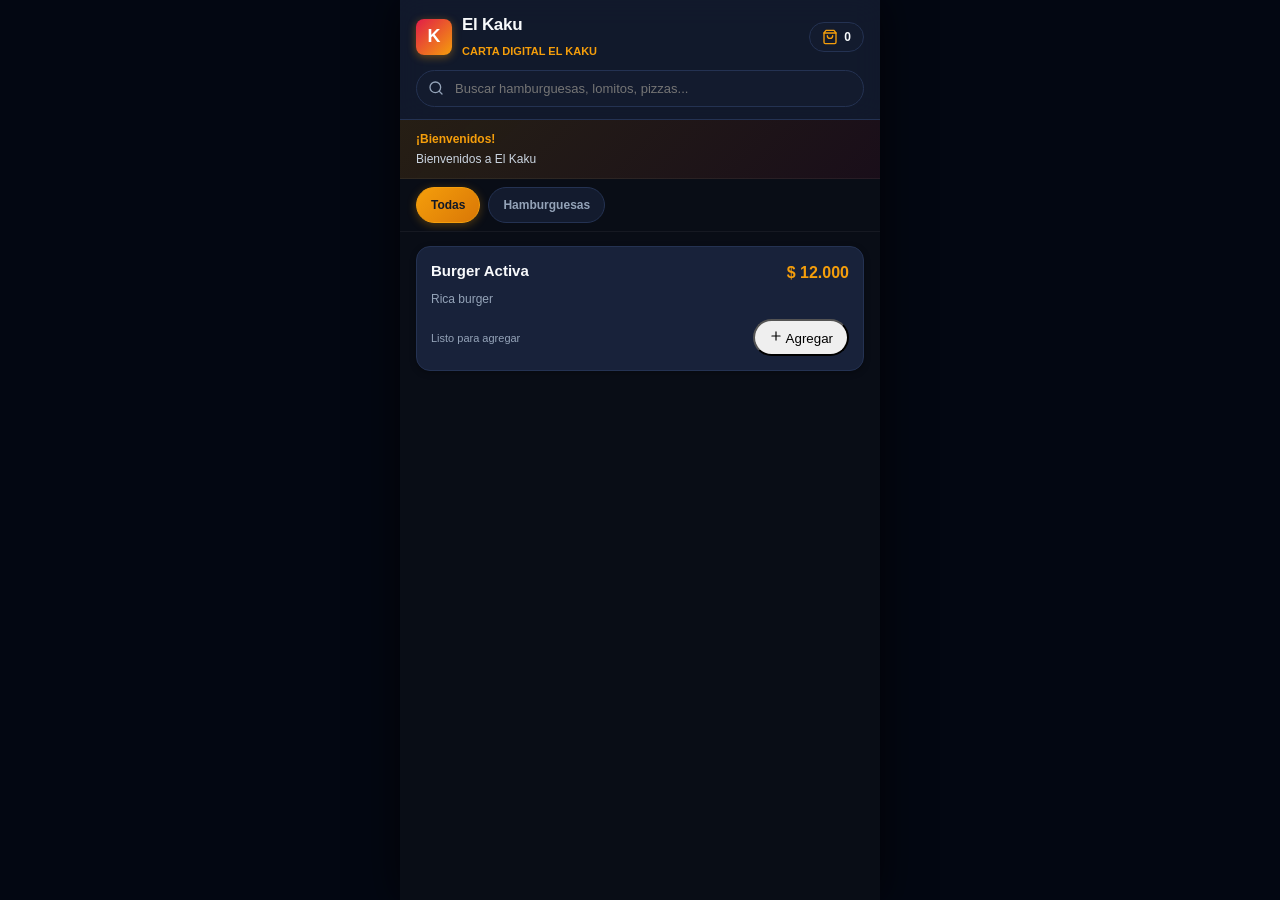
==== commit 1f73d6b5: "Publicación completa de El Kaku (Carta Digital y Panel Móvil PWA) — 13/10/2026, 05:07:35" ====
--- a/index.html
+++ b/index.html
@@ -1,97 +1,20 @@
 <!DOCTYPE html>
 <html lang="es">
-<head>
-  <meta charset="UTF-8">
-  <meta name="viewport" content="width=device-width, initial-scale=1.0, maximum-scale=1.0, user-scalable=no">
-  <title>EL PATIO — Carta Digital</title>
-  <meta name="description" content="Carta oficial de comidas y bebidas de El Patio - Silvana Tores">
-
-  <!-- Configuración de base path dinámica para GitHub Pages y entornos locales -->
-  <script>
-    (function() {
-      // Si estamos en github.io bajo un subdirectorio como /el-patio-carta/
-      if (window.location.hostname.endsWith('github.io')) {
-        const segments = window.location.pathname.split('/').filter(Boolean);
-        const repoName = segments.length > 0 ? segments[0] : 'el-patio-carta';
-        const base = document.createElement('base');
-        base.href = '/' + repoName + '/';
-        document.head.appendChild(base);
-      }
-    })();
-  </script>
-
-  <!-- Hoja de estilos con ruta relativa -->
-  <link rel="stylesheet" href="assets/styles.css">
-</head>
-<body>
-
-  <header>
-    <div class="header-top">
-      <div class="brand">
-        <div class="brand-icon">
-          <img src="assets/logo.jpeg" alt="El Patio Resto-Bar" class="brand-logo-img">
-        </div>
-        <div class="brand-info">
-          <h1>EL PATIO</h1>
-          <p>RESTO-BAR • Silvana Tores</p>
-        </div>
-      </div>
-      <div id="mesaBadge" style="display: none;" class="badge-mesa">
-        Mesa <span id="mesaNum"></span>
-      </div>
-    </div>
-
-    <div class="search-box">
-      <input type="text" id="searchInput" placeholder="Buscar platos, hamburguesas, bebidas..." autocomplete="off">
-    </div>
-  </header>
-
-  <div class="categories-bar" id="categoriesBar">
-    <button class="cat-btn active" data-cat="ALL">Todos</button>
-  </div>
-
-  <main>
-    <div id="loading" class="loading-spinner">Cargando carta oficial...</div>
-    <div id="menuContainer" style="display: none;"></div>
-  </main>
-
-  <footer>
-    <p>EL PATIO — Silvana Tores • Todos los derechos reservados</p>
-    <p style="margin-top: 4px;">Los pedidos se toman exclusivamente en mesa a través de nuestros mozos.</p>
-  </footer>
-
-  <!-- Modal Detalle de Producto -->
-  <div class="modal-backdrop" id="productModal" onclick="closeModal()">
-    <div class="modal-content" onclick="event.stopPropagation()">
-      <div class="modal-img-box">
-        <img id="modalImg" src="" alt="" style="display: none;" onclick="openLightboxFromModal()" title="Toca para pantalla completa">
-        <div id="modalImgFallback" class="card-img-placeholder">
-          <img src="assets/logo.jpeg" alt="El Patio Resto-Bar" style="width:64px; height:64px; object-fit:contain; opacity:0.45;">
-        </div>
-        <button class="modal-close" onclick="closeModal()" aria-label="Cerrar">✕</button>
-        <button class="modal-zoom-btn" id="modalZoomBtn" onclick="openLightboxFromModal()" title="Ampliar imagen a pantalla completa" aria-label="Ampliar imagen">🔍 Ampliar</button>
-      </div>
-      <div class="modal-body">
-        <h2 class="modal-title" id="modalTitle"></h2>
-        <div class="modal-price" id="modalPrice"></div>
-        <p class="modal-desc" id="modalDesc"></p>
-        <div class="modal-notice">
-          ℹ️ Para ordenar este producto, por favor solicítelo al mozo que atiende su mesa.
-        </div>
-      </div>
-    </div>
-  </div>
-
-  <!-- Lightbox / Visor de Imagen Completa Centrado sobre toda la pantalla -->
-  <div class="lightbox-backdrop" id="imageLightbox" onclick="closeLightbox(event)">
-    <button class="lightbox-close" onclick="closeLightbox(event)" aria-label="Cerrar visor">✕</button>
-    <div class="lightbox-container" onclick="event.stopPropagation()">
-      <img id="lightboxImg" src="" alt="" class="lightbox-img">
-      <div id="lightboxTitle" class="lightbox-title"></div>
-    </div>
-  </div>
-
-  <!-- Script modularizado con ruta relativa -->
-  <script src="assets/app.js" defer></script>
-</body>
+  <head>
+    <meta charset="UTF-8" />
+    <meta name="viewport" content="width=device-width, initial-scale=1.0, maximum-scale=1.0, user-scalable=no, viewport-fit=cover" />
+    <title>El Kaku — Carta Digital</title>
+    <meta name="description" content="Carta digital de El Kaku. Hamburguesas gourmet, lomitos, pizzas y bebidas. Realizá tu pedido por WhatsApp." />
+    <meta name="theme-color" content="#090d16" />
+    <meta name="mobile-web-app-capable" content="yes" />
+    <meta name="apple-mobile-web-app-status-bar-style" content="black-translucent" />
+    <meta name="apple-mobile-web-app-title" content="El Kaku" />
+    <link rel="icon" type="image/svg+xml" href="./icon.svg" />
+    <link rel="manifest" href="./manifest.webmanifest" />
+    <script type="module" crossorigin src="./assets/index-B3wltyH7.js"></script>
+    <link rel="stylesheet" crossorigin href="./assets/index-aRoMbMSc.css">
+  </head>
+  <body>
+    <div id="root"></div>
+  </body>
 </html>
--- a/assets/index-aRoMbMSc.css
+++ b/assets/index-aRoMbMSc.css
@@ -0,0 +1 @@
+:root{--color-primary: #f59e0b;--color-primary-hover: #d97706;--color-secondary: #e11d48;--color-bg: #090d16;--color-surface: #131b2e;--color-surface-hover: #1c2742;--color-card: #18223a;--color-border: #243252;--color-text: #f8fafc;--color-text-muted: #94a3b8;--color-accent: #22c55e;--color-accent-hover: #16a34a;--font-family: -apple-system, BlinkMacSystemFont, "Segoe UI", Roboto, Helvetica, Arial, sans-serif;--radius-sm: 8px;--radius-md: 14px;--radius-lg: 20px;--radius-full: 9999px;--shadow-sm: 0 2px 6px rgba(0, 0, 0, .3);--shadow-md: 0 6px 16px rgba(0, 0, 0, .4);--shadow-lg: 0 12px 32px rgba(0, 0, 0, .6);--safe-bottom: env(safe-area-inset-bottom, 16px)}*{box-sizing:border-box;margin:0;padding:0;-webkit-tap-highlight-color:transparent}body{font-family:var(--font-family);background-color:#030712;color:var(--color-text);line-height:1.5;-webkit-user-select:none;user-select:none;-webkit-font-smoothing:antialiased}.menu-app{max-width:480px;margin:0 auto;min-height:100vh;background-color:var(--color-bg);display:flex;flex-direction:column;position:relative;box-shadow:0 0 40px #000000b3}.menu-header{position:sticky;top:0;z-index:40;background:#131b2eeb;backdrop-filter:blur(14px);-webkit-backdrop-filter:blur(14px);border-bottom:1px solid var(--color-border);padding:12px 16px}.menu-brand-row{display:flex;align-items:center;justify-content:space-between;margin-bottom:8px}.menu-brand{display:flex;align-items:center;gap:10px}.brand-badge{width:36px;height:36px;border-radius:var(--radius-sm);background:linear-gradient(135deg,var(--color-secondary),var(--color-primary));display:flex;align-items:center;justify-content:center;font-weight:900;font-size:18px;color:#fff;box-shadow:0 2px 8px #f59e0b66}.brand-info h1{font-size:17px;font-weight:800;letter-spacing:-.3px;color:var(--color-text)}.brand-info span{font-size:11px;font-weight:600;color:var(--color-primary);text-transform:uppercase}.category-pills{display:flex;gap:8px;overflow-x:auto;padding:8px 16px;background:var(--color-bg);position:sticky;top:61px;z-index:35;border-bottom:1px solid rgba(255,255,255,.05);scrollbar-width:none}.category-pills::-webkit-scrollbar{display:none}.cat-pill{padding:6px 14px;border-radius:var(--radius-full);background:var(--color-surface);border:1px solid var(--color-border);color:var(--color-text-muted);font-size:12px;font-weight:700;white-space:nowrap;cursor:pointer;transition:all .2s ease;min-height:36px;display:flex;align-items:center}.cat-pill.active{background:linear-gradient(135deg,var(--color-primary),#d97706);color:#111827;border-color:var(--color-primary);box-shadow:0 2px 10px #f59e0b4d}.catalog-content{flex:1;padding:14px 16px calc(90px + var(--safe-bottom)) 16px}.product-card{background:var(--color-card);border:1px solid var(--color-border);border-radius:var(--radius-md);margin-bottom:14px;overflow:hidden;box-shadow:var(--shadow-sm);display:flex;flex-direction:column;transition:transform .15s ease}.product-img-wrapper{height:160px;width:100%;position:relative;background:#090d16;cursor:pointer}.product-img{width:100%;height:100%;object-fit:cover}.product-body{padding:14px}.product-header-row{display:flex;justify-content:space-between;align-items:flex-start;gap:8px;margin-bottom:6px}.product-title{font-size:15px;font-weight:800;color:var(--color-text);line-height:1.3}.product-price{font-size:16px;font-weight:900;color:var(--color-primary);white-space:nowrap}.product-desc{font-size:12px;color:var(--color-text-muted);line-height:1.4;margin-bottom:12px;display:-webkit-box;-webkit-line-clamp:2;-webkit-box-orient:vertical;overflow:hidden}.floating-cart-bar{position:fixed;bottom:calc(16px + var(--safe-bottom));left:50%;transform:translate(-50%);width:calc(100% - 32px);max-width:448px;background:linear-gradient(135deg,#22c55e,#16a34a);color:#fff;border-radius:var(--radius-full);padding:14px 20px;display:flex;align-items:center;justify-content:space-between;box-shadow:0 8px 24px #22c55e73;cursor:pointer;z-index:60;border:none;font-family:inherit;font-weight:800;font-size:15px;transition:transform .2s ease}.floating-cart-bar:active{transform:translate(-50%) scale(.97)}.cart-counter-badge{background:#fff;color:#16a34a;border-radius:var(--radius-full);padding:2px 8px;font-size:12px;font-weight:900;margin-left:6px}.qty-widget{display:inline-flex;align-items:center;background:var(--color-surface);border:1px solid var(--color-border);border-radius:var(--radius-full);overflow:hidden}.qty-btn{background:none;border:none;color:var(--color-text);width:36px;height:36px;display:flex;align-items:center;justify-content:center;cursor:pointer;font-size:16px;font-weight:700}.qty-val{min-width:30px;text-align:center;font-size:14px;font-weight:800;color:var(--color-primary)}
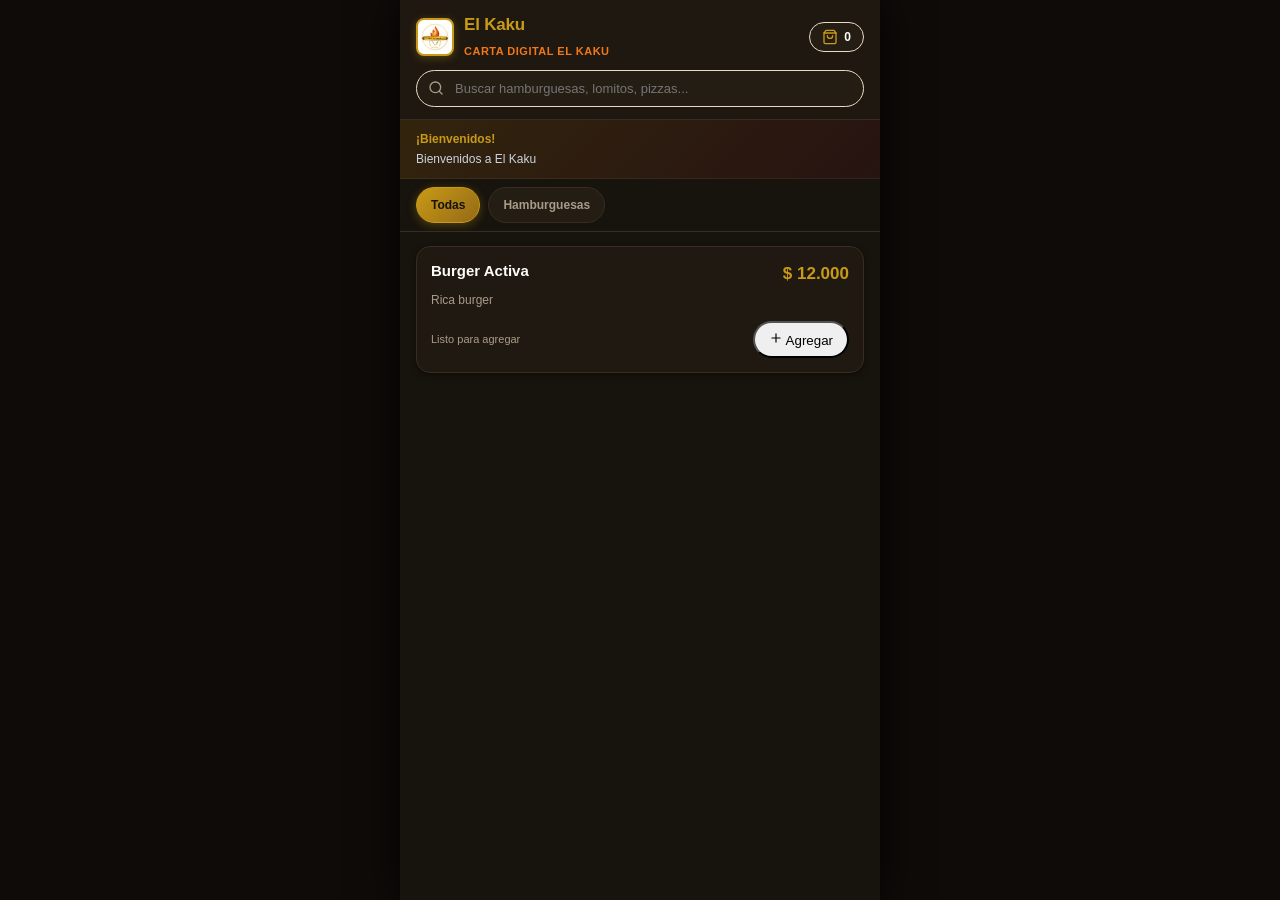
==== commit 2fa0b65e: "Publicación completa de El Kaku (Carta Digital y Panel Móvil PWA) — 13/10/2026, 06:59:26" ====
--- a/index.html
+++ b/index.html
@@ -5,14 +5,14 @@
     <meta name="viewport" content="width=device-width, initial-scale=1.0, maximum-scale=1.0, user-scalable=no, viewport-fit=cover" />
     <title>El Kaku — Carta Digital</title>
     <meta name="description" content="Carta digital de El Kaku. Hamburguesas gourmet, lomitos, pizzas y bebidas. Realizá tu pedido por WhatsApp." />
-    <meta name="theme-color" content="#090d16" />
+    <meta name="theme-color" content="#17130D" />
     <meta name="mobile-web-app-capable" content="yes" />
     <meta name="apple-mobile-web-app-status-bar-style" content="black-translucent" />
     <meta name="apple-mobile-web-app-title" content="El Kaku" />
     <link rel="icon" type="image/svg+xml" href="./icon.svg" />
     <link rel="manifest" href="./manifest.webmanifest" />
-    <script type="module" crossorigin src="./assets/index-B3wltyH7.js"></script>
-    <link rel="stylesheet" crossorigin href="./assets/index-aRoMbMSc.css">
+    <script type="module" crossorigin src="./assets/index-Bonhg-go.js"></script>
+    <link rel="stylesheet" crossorigin href="./assets/index-D6QfW3fH.css">
   </head>
   <body>
     <div id="root"></div>
--- a/assets/index-D6QfW3fH.css
+++ b/assets/index-D6QfW3fH.css
@@ -0,0 +1 @@
+:root{--color-gold: #C99A16;--color-gold-dark: #946A17;--color-fire-orange: #F07819;--color-flame-red: #D93620;--color-warm-yellow: #F5C542;--color-bg-light: #FFFDF8;--color-bg-dark: #17130D;--color-text-main: #292116;--color-text-secondary: #756A58;--color-border: #E8DCC4;--color-primary: #C99A16;--color-primary-hover: #946A17;--color-secondary: #F07819;--color-accent: #D93620;--color-bg: #17130D;--color-surface: #241D14;--color-surface-hover: #30261A;--color-card: #201912;--color-border-subtle: #382D20;--color-text: #FFFDF8;--color-text-muted: #A89B88;--color-accent-green: #22c55e;--color-accent-hover: #16a34a;--font-family: -apple-system, BlinkMacSystemFont, "SF Pro Display", "Segoe UI", Roboto, Helvetica, Arial, sans-serif;--radius-sm: 8px;--radius-md: 14px;--radius-lg: 20px;--radius-full: 9999px;--shadow-sm: 0 2px 6px rgba(0, 0, 0, .35);--shadow-md: 0 6px 16px rgba(0, 0, 0, .45);--shadow-lg: 0 12px 32px rgba(0, 0, 0, .65);--safe-bottom: env(safe-area-inset-bottom, 16px)}*{box-sizing:border-box;margin:0;padding:0;-webkit-tap-highlight-color:transparent}body{font-family:var(--font-family);background-color:#0e0b08;color:var(--color-text);line-height:1.5;-webkit-user-select:none;user-select:none;-webkit-font-smoothing:antialiased}.menu-app{max-width:480px;margin:0 auto;min-height:100vh;min-height:100dvh;background-color:var(--color-bg);display:flex;flex-direction:column;position:relative;box-shadow:0 0 40px #000c}.menu-header{position:sticky;top:0;z-index:40;background:#201912f0;backdrop-filter:blur(14px);-webkit-backdrop-filter:blur(14px);border-bottom:1px solid var(--color-border-subtle);padding:12px 16px}.menu-brand-row{display:flex;align-items:center;justify-content:space-between;margin-bottom:8px}.menu-brand{display:flex;align-items:center;gap:10px}.brand-badge{width:38px;height:38px;border-radius:var(--radius-sm);background:#fff;border:2px solid var(--color-gold);display:flex;align-items:center;justify-content:center;box-shadow:0 2px 8px #c99a164d;overflow:hidden;padding:2px}.brand-info h1{font-size:17px;font-weight:800;letter-spacing:-.2px;color:var(--color-gold)}.brand-info span{font-size:11px;font-weight:600;color:var(--color-fire-orange);text-transform:uppercase;letter-spacing:.5px}.category-pills{display:flex;gap:8px;overflow-x:auto;padding:8px 16px;background:var(--color-bg);position:sticky;top:61px;z-index:35;border-bottom:1px solid var(--color-border-subtle);scrollbar-width:none}.category-pills::-webkit-scrollbar{display:none}.cat-pill{padding:6px 14px;border-radius:var(--radius-full);background:var(--color-surface);border:1px solid var(--color-border-subtle);color:var(--color-text-muted);font-size:12px;font-weight:700;white-space:nowrap;cursor:pointer;transition:all .2s ease;min-height:36px;display:flex;align-items:center}.cat-pill.active{background:linear-gradient(135deg,var(--color-gold),var(--color-gold-dark));color:#17130d;border-color:var(--color-gold);box-shadow:0 2px 10px #c99a1659}.catalog-content{flex:1;padding:14px 16px calc(90px + var(--safe-bottom)) 16px}.product-card{background:var(--color-card);border:1px solid var(--color-border-subtle);border-radius:var(--radius-md);margin-bottom:14px;overflow:hidden;box-shadow:var(--shadow-sm);display:flex;flex-direction:column;transition:transform .15s ease}.product-img-wrapper{height:165px;width:100%;position:relative;background:#17130d;cursor:pointer}.product-img{width:100%;height:100%;object-fit:cover}.product-body{padding:14px}.product-header-row{display:flex;justify-content:space-between;align-items:flex-start;gap:8px;margin-bottom:6px}.product-title{font-size:15px;font-weight:800;color:var(--color-text);line-height:1.3}.product-price{font-size:17px;font-weight:900;color:var(--color-gold);white-space:nowrap}.product-desc{font-size:12px;color:var(--color-text-muted);line-height:1.4;margin-bottom:12px;display:-webkit-box;-webkit-line-clamp:2;-webkit-box-orient:vertical;overflow:hidden}.floating-cart-bar{position:fixed;bottom:calc(16px + var(--safe-bottom));left:50%;transform:translate(-50%);width:calc(100% - 32px);max-width:448px;background:linear-gradient(135deg,#22c55e,#16a34a);color:#fff;border-radius:var(--radius-full);padding:14px 20px;display:flex;align-items:center;justify-content:space-between;box-shadow:0 8px 24px #22c55e73;cursor:pointer;z-index:60;border:none;font-family:inherit;font-weight:800;font-size:15px;transition:transform .2s ease}.floating-cart-bar:active{transform:translate(-50%) scale(.97)}.cart-counter-badge{background:#fff;color:#16a34a;border-radius:var(--radius-full);padding:2px 8px;font-size:12px;font-weight:900;margin-left:6px}.qty-widget{display:inline-flex;align-items:center;background:var(--color-surface);border:1px solid var(--color-border-subtle);border-radius:var(--radius-full);overflow:hidden}.qty-btn{background:none;border:none;color:var(--color-text);width:36px;height:36px;display:flex;align-items:center;justify-content:center;cursor:pointer;font-size:16px;font-weight:700}.qty-val{min-width:30px;text-align:center;font-size:14px;font-weight:800;color:var(--color-gold)}
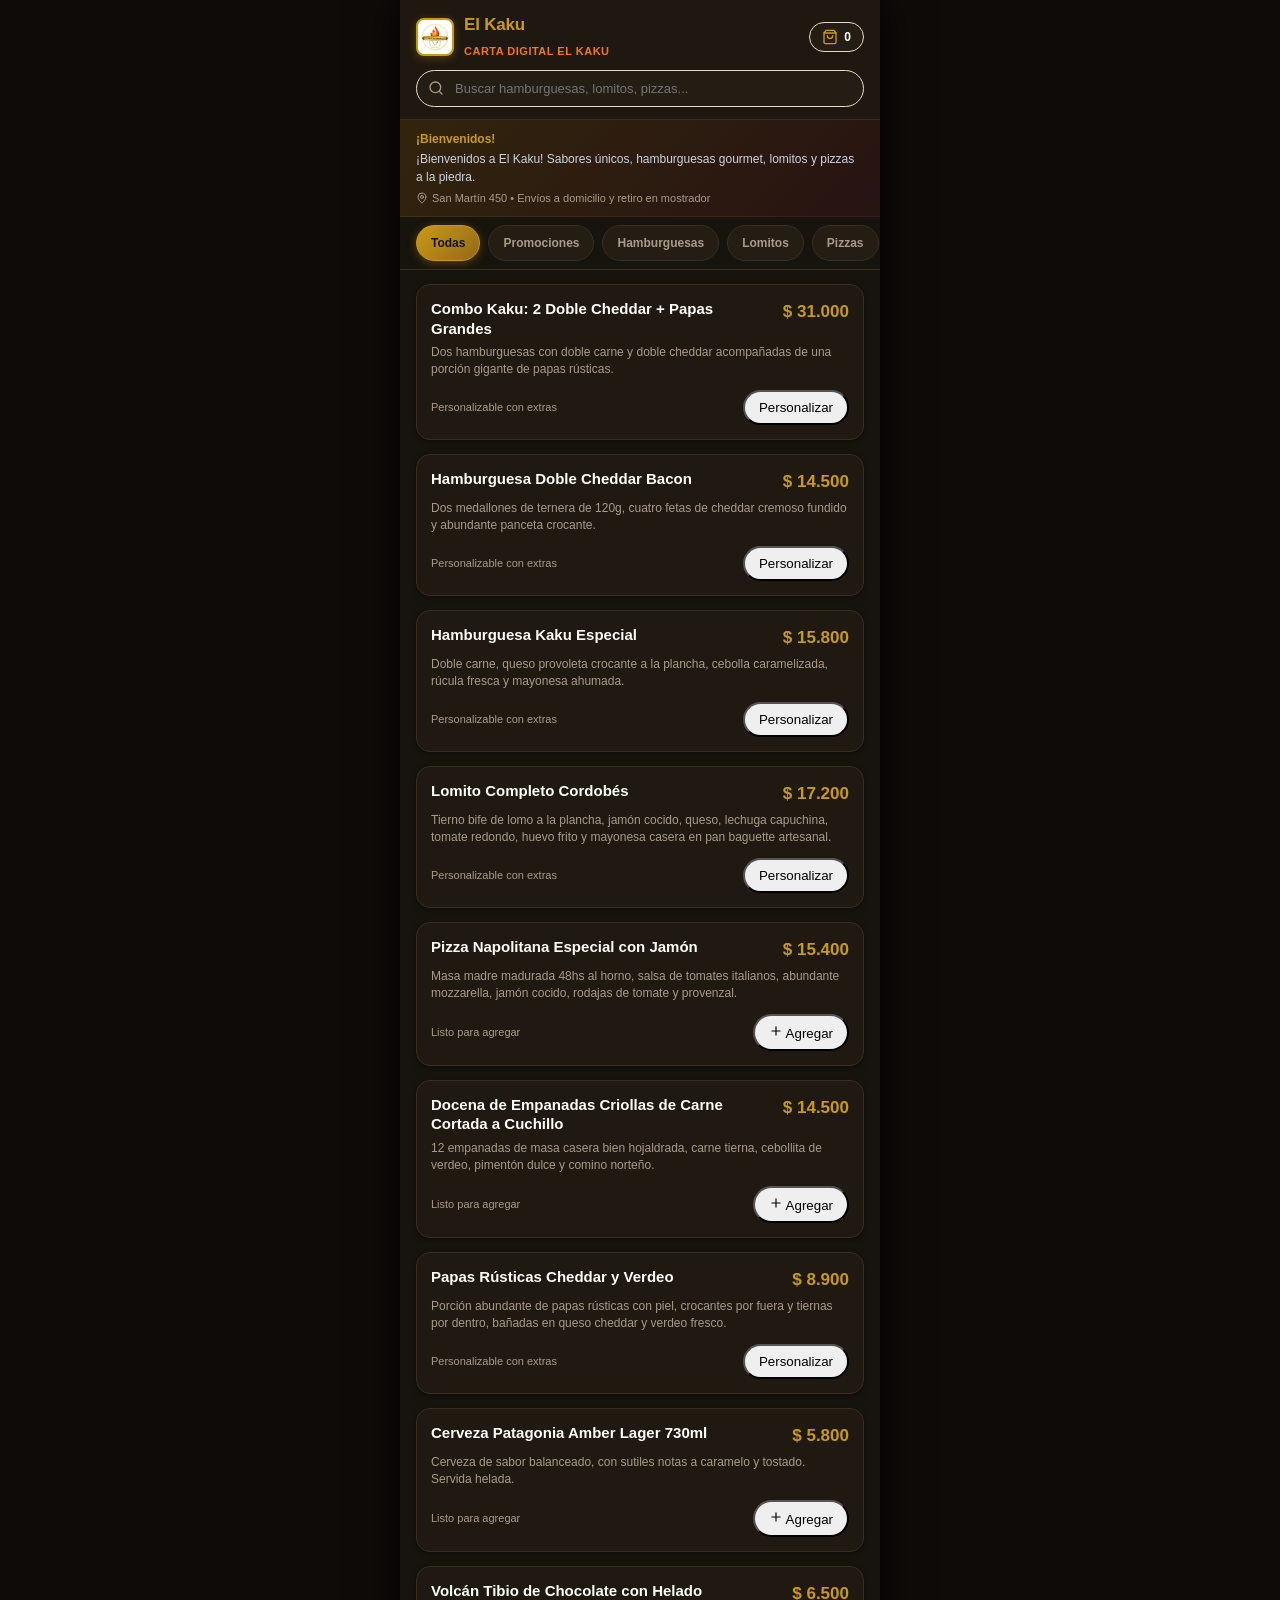
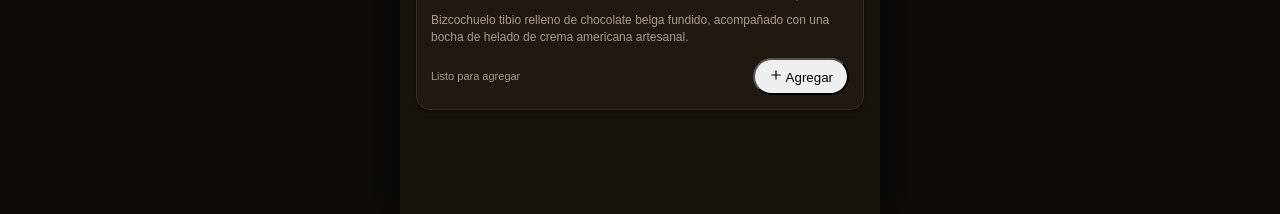
==== commit 70b01687: "Fix PWA iOS Admin Isolation: manifests, apple-touch-icons, sw-v4" ====
--- a/index.html
+++ b/index.html
@@ -7,11 +7,15 @@
     <meta name="description" content="Carta digital de El Kaku. Hamburguesas gourmet, lomitos, pizzas y bebidas. Realizá tu pedido por WhatsApp." />
     <meta name="theme-color" content="#17130D" />
     <meta name="mobile-web-app-capable" content="yes" />
+    <meta name="apple-mobile-web-app-capable" content="yes" />
     <meta name="apple-mobile-web-app-status-bar-style" content="black-translucent" />
     <meta name="apple-mobile-web-app-title" content="El Kaku" />
     <link rel="icon" type="image/svg+xml" href="./icon.svg" />
-    <link rel="manifest" href="./manifest.webmanifest" />
-    <script type="module" crossorigin src="./assets/index-Bonhg-go.js"></script>
+    <link rel="icon" type="image/png" sizes="192x192" href="./icon-192.png" />
+    <link rel="apple-touch-icon" sizes="180x180" href="./apple-touch-icon.png" />
+    <link rel="apple-touch-icon-precomposed" sizes="180x180" href="./apple-touch-icon.png" />
+    <link rel="manifest" href="./manifest.json" />
+    <script type="module" crossorigin src="./assets/index-Bzbwp_Rl.js"></script>
     <link rel="stylesheet" crossorigin href="./assets/index-D6QfW3fH.css">
   </head>
   <body>
